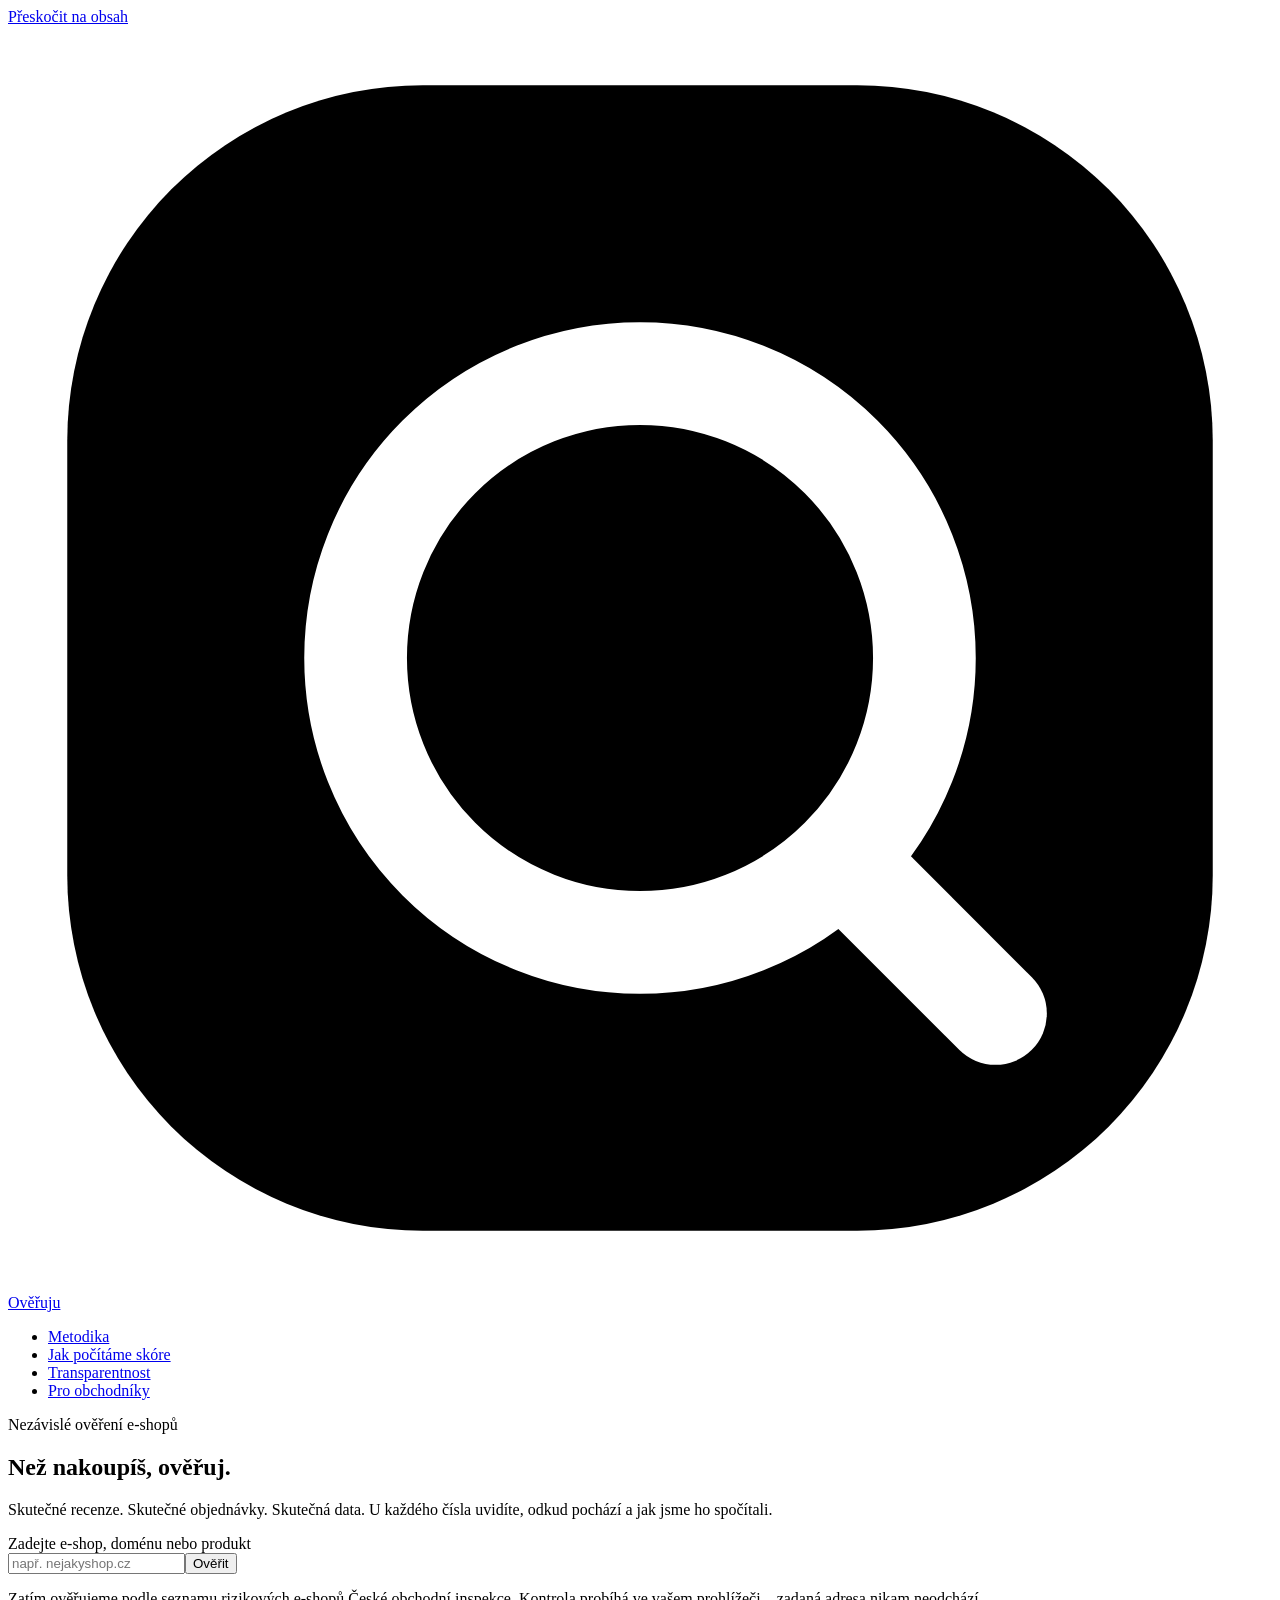
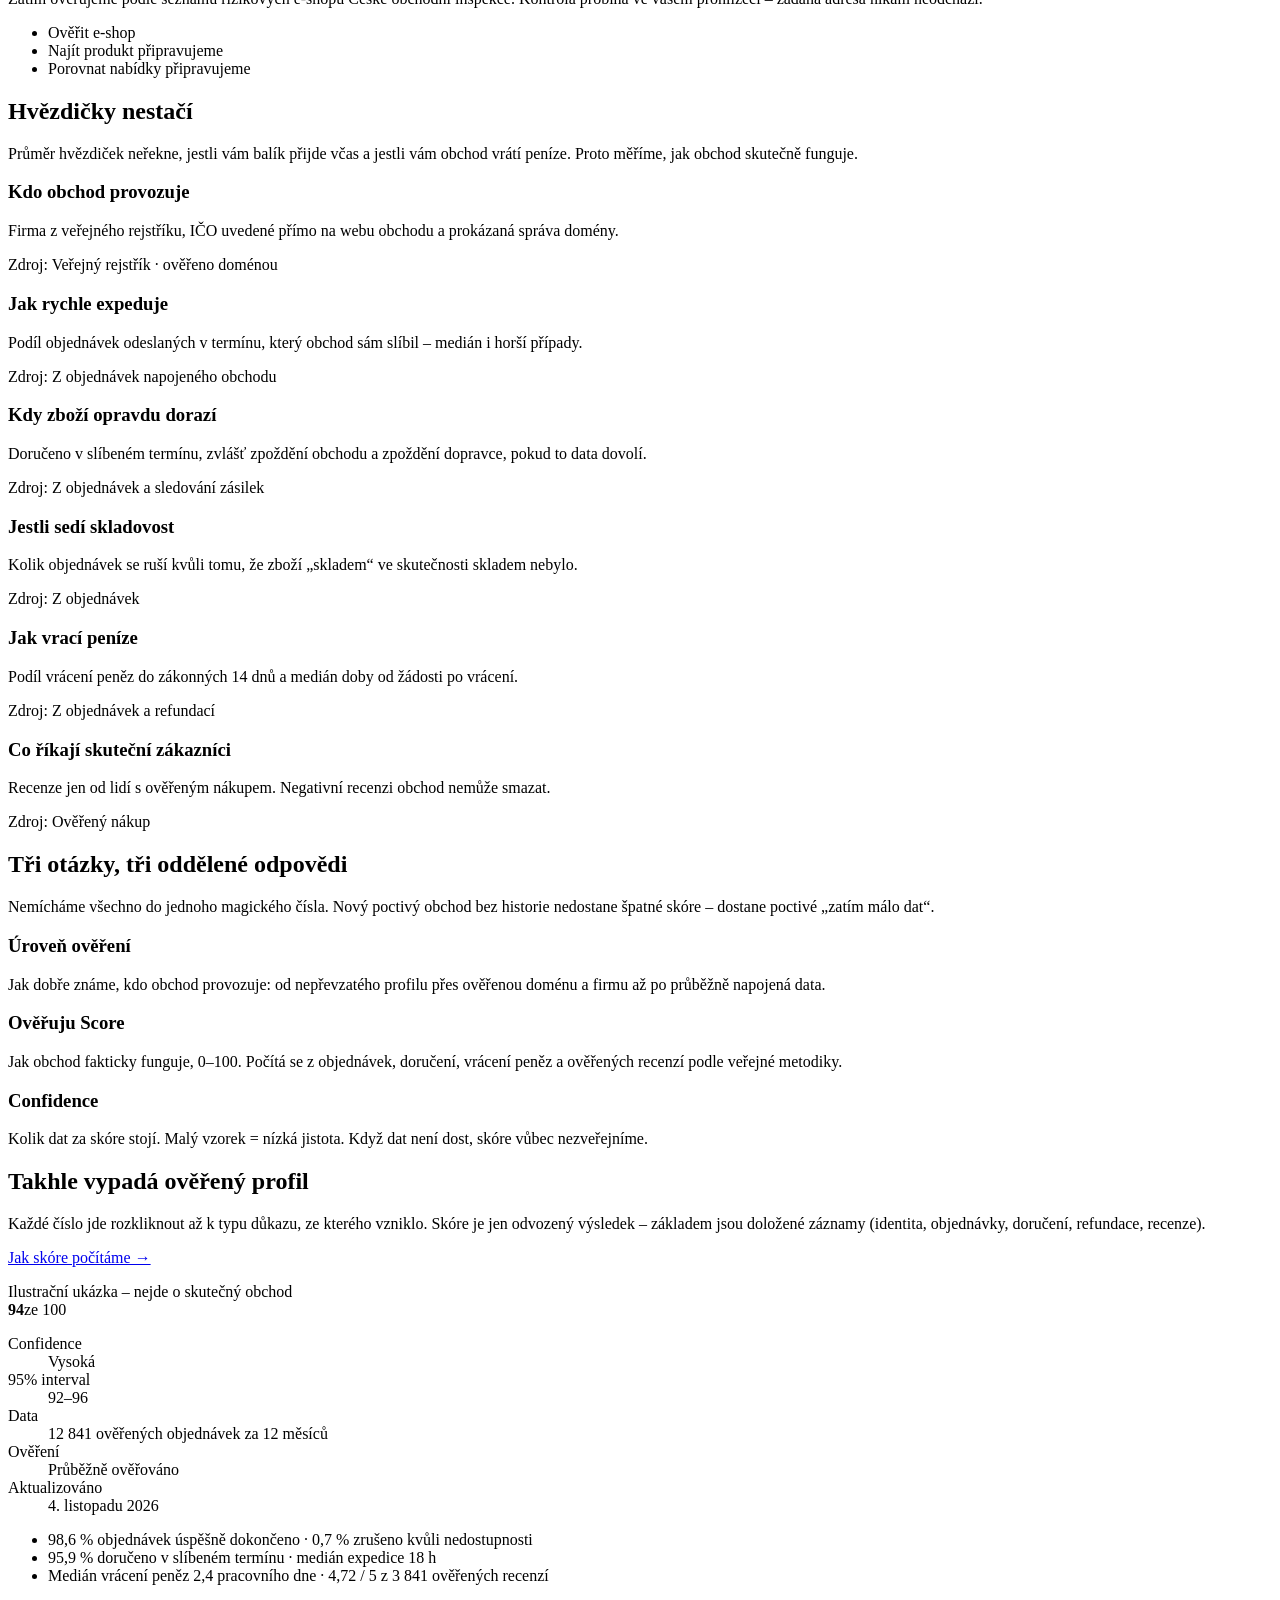
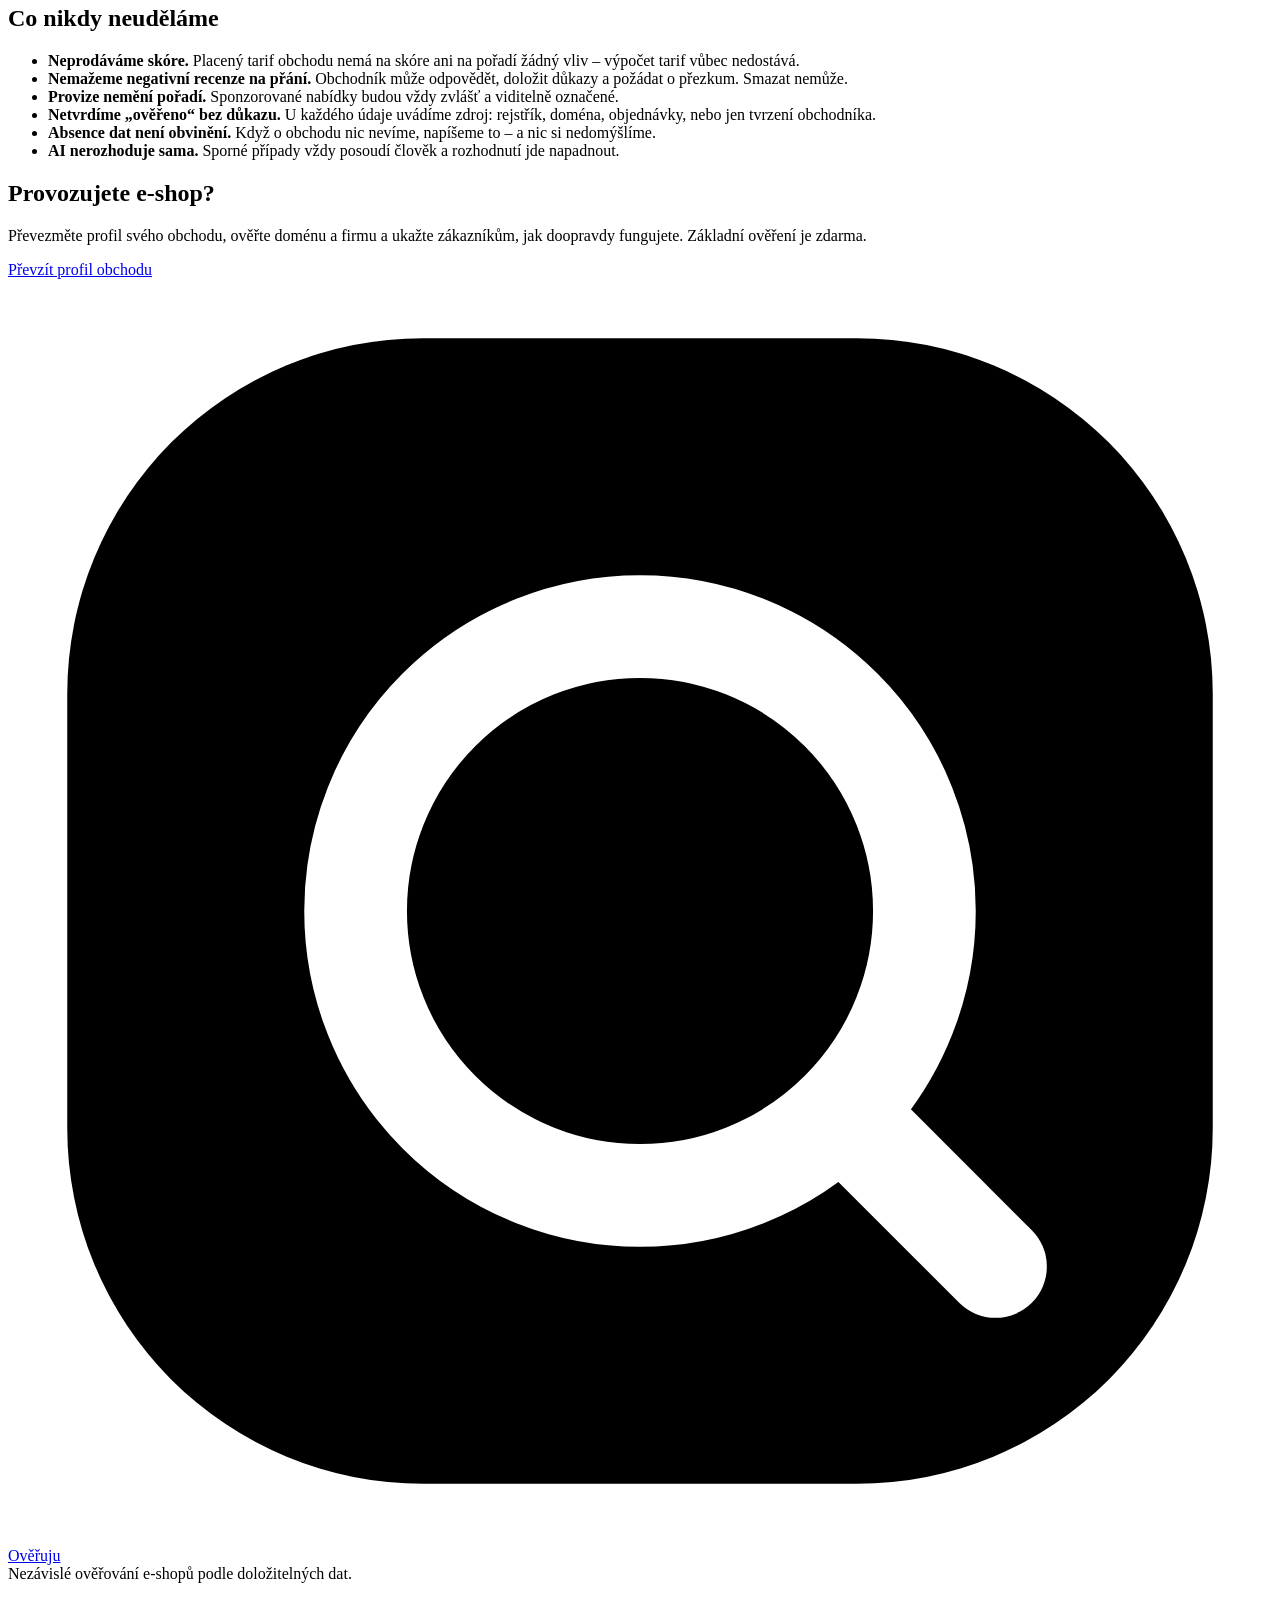
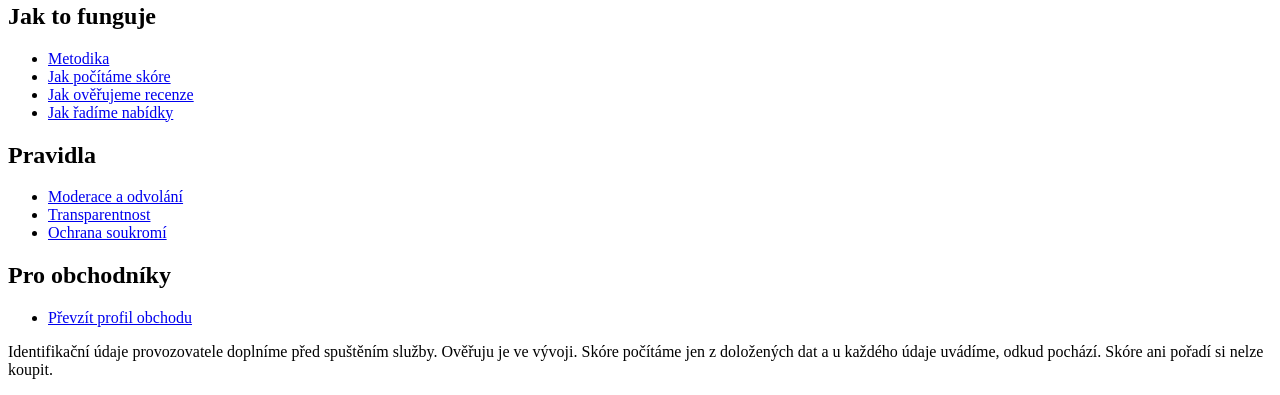
==== index.html @ 3482359e "overuju.cz: statický web (úvod, metodika, kontrola seznamu ČOI) Co-Authored-By: Claude Opus 5.5 <nor" ====
<!doctype html>
<html lang="cs" data-mode="static">
  <head>
    <meta charset="utf-8">
    <meta name="viewport" content="width=device-width, initial-scale=1">
    <meta name="theme-color" content="#f6f5f1">
    <link rel="icon" href="/favicon.svg" type="image/svg+xml">
    <link rel="manifest" href="/manifest.webmanifest">
    <title>Ověřuju – Než nakoupíš, ověřuj.</title>
    <meta name="description" content="Nezávislé ověření e-shopů podle skutečných dat: identita firmy, provozní data z objednávek a ověřené recenze. Každé číslo s původem a metodikou.">
    <meta name="robots" content="index,follow">
    <link rel="canonical" href="https://overuju.cz/">
    <meta property="og:type" content="website">
    <meta property="og:site_name" content="Ověřuju">
    <meta property="og:locale" content="cs_CZ">
    <meta property="og:title" content="Ověřuju – Než nakoupíš, ověřuj.">
    <meta property="og:description" content="Nezávislé ověření e-shopů podle skutečných dat: identita firmy, provozní data z objednávek a ověřené recenze. Každé číslo s původem a metodikou.">
    <meta property="og:url" content="https://overuju.cz/">
    <script type="application/ld+json">{"@context":"https://schema.org","@type":"WebSite","name":"Ověřuju","url":"https://overuju.cz/","inLanguage":"cs-CZ","description":"Nezávislé ověření e-shopů podle skutečných dat: identita firmy, provozní data z objednávek a ověřené recenze. Každé číslo s původem a metodikou."}</script>
    
    <script type="module" src="/assets/entry-client-CRcwxQx1.js"></script>
  </head>
  <body>
    <a class="skip-link" href="#obsah">Přeskočit na obsah</a><header class="site-header"><div class="container"><a class="brand" href="/" aria-label="Ověřuju – úvodní stránka"><svg viewBox="0 0 32 32" aria-hidden="true" focusable="false"><rect x="1.5" y="1.5" width="29" height="29" rx="9" fill="var(--c-ink)"></rect><circle cx="16" cy="16" r="7.2" fill="none" stroke="#fff" stroke-width="2.6"></circle><path d="M21.2 21.2 25 25" stroke="#fff" stroke-width="2.6" stroke-linecap="round"></path></svg><span>Ověřuju</span></a><nav class="site-nav" aria-label="Hlavní navigace"><ul><li><a href="/metodika">Metodika</a></li><li class="nav-optional"><a href="/jak-pocitame-score">Jak počítáme skóre</a></li><li class="nav-optional"><a href="/transparentnost">Transparentnost</a></li><li><a href="/pro-obchodniky">Pro obchodníky</a></li></ul></nav></div></header><main id="obsah"><section class="hero"><div class="container"><span class="hero-eyebrow">Nezávislé ověření e-shopů</span><h1>Než nakoupíš, ověřuj.</h1><p class="hero-lead">Skutečné recenze. Skutečné objednávky. Skutečná data. U každého čísla uvidíte, odkud pochází a jak jsme ho spočítali.</p><form class="search" role="search" data-check-form="" action="/" method="get"><label class="visually-hidden" for="q">Zadejte e-shop, doménu nebo produkt</label><div class="search-row"><input id="q" type="text" inputMode="url" autoComplete="off" autoCapitalize="none" spellCheck="false" required="" maxLength="300" placeholder="např. nejakyshop.cz" aria-describedby="q-hint" name="q" value=""/><button class="button" type="submit">Ověřit</button></div><p class="search-hint" id="q-hint">Zatím ověřujeme podle seznamu rizikových e-shopů České obchodní inspekce. Kontrola probíhá ve vašem prohlížeči – zadaná adresa nikam neodchází.</p><noscript><p class="form-error">Kontrola ve statické verzi webu potřebuje zapnutý JavaScript.</p></noscript><div class="check-result" data-check-result="" aria-live="polite"></div></form><ul class="search-modes" aria-label="Co umíme"><li data-state="active">Ověřit e-shop</li><li data-state="soon">Najít produkt<!-- --> <span class="pill">připravujeme</span></li><li data-state="soon">Porovnat nabídky<!-- --> <span class="pill">připravujeme</span></li></ul></div></section><section class="section" aria-labelledby="hvezdicky"><div class="container"><div class="section-intro"><h2 id="hvezdicky">Hvězdičky nestačí</h2><p>Průměr hvězdiček neřekne, jestli vám balík přijde včas a jestli vám obchod vrátí peníze. Proto měříme, jak obchod skutečně funguje.</p></div><div class="grid"><article class="card"><h3>Kdo obchod provozuje</h3><p>Firma z veřejného rejstříku, IČO uvedené přímo na webu obchodu a prokázaná správa domény.</p><span class="source">Zdroj: <!-- -->Veřejný rejstřík · ověřeno doménou</span></article><article class="card"><h3>Jak rychle expeduje</h3><p>Podíl objednávek odeslaných v termínu, který obchod sám slíbil – medián i horší případy.</p><span class="source">Zdroj: <!-- -->Z objednávek napojeného obchodu</span></article><article class="card"><h3>Kdy zboží opravdu dorazí</h3><p>Doručeno v slíbeném termínu, zvlášť zpoždění obchodu a zpoždění dopravce, pokud to data dovolí.</p><span class="source">Zdroj: <!-- -->Z objednávek a sledování zásilek</span></article><article class="card"><h3>Jestli sedí skladovost</h3><p>Kolik objednávek se ruší kvůli tomu, že zboží „skladem“ ve skutečnosti skladem nebylo.</p><span class="source">Zdroj: <!-- -->Z objednávek</span></article><article class="card"><h3>Jak vrací peníze</h3><p>Podíl vrácení peněz do zákonných 14 dnů a medián doby od žádosti po vrácení.</p><span class="source">Zdroj: <!-- -->Z objednávek a refundací</span></article><article class="card"><h3>Co říkají skuteční zákazníci</h3><p>Recenze jen od lidí s ověřeným nákupem. Negativní recenzi obchod nemůže smazat.</p><span class="source">Zdroj: <!-- -->Ověřený nákup</span></article></div></div></section><section class="section" aria-labelledby="tri-otazky"><div class="container"><div class="section-intro"><h2 id="tri-otazky">Tři otázky, tři oddělené odpovědi</h2><p>Nemícháme všechno do jednoho magického čísla. Nový poctivý obchod bez historie nedostane špatné skóre – dostane poctivé „zatím málo dat“.</p></div><div class="triple"><article class="card"><h3>Úroveň ověření</h3><p>Jak dobře známe, kdo obchod provozuje: od nepřevzatého profilu přes ověřenou doménu a firmu až po průběžně napojená data.</p></article><article class="card"><h3>Ověřuju Score</h3><p>Jak obchod fakticky funguje, 0–100. Počítá se z objednávek, doručení, vrácení peněz a ověřených recenzí podle veřejné metodiky.</p></article><article class="card"><h3>Confidence</h3><p>Kolik dat za skóre stojí. Malý vzorek = nízká jistota. Když dat není dost, skóre vůbec nezveřejníme.</p></article></div></div></section><section class="section" aria-labelledby="ukazka"><div class="container layout-2"><div><h2 id="ukazka">Takhle vypadá ověřený profil</h2><p class="muted">Každé číslo jde rozkliknout až k typu důkazu, ze kterého vzniklo. Skóre je jen odvozený výsledek – základem jsou doložené záznamy (identita, objednávky, doručení, refundace, recenze).</p><p><a href="/jak-pocitame-score">Jak skóre počítáme →</a></p></div><div class="specimen" aria-label="Ilustrační ukázka profilu"><span class="specimen-label">Ilustrační ukázka – nejde o skutečný obchod</span><div class="score" data-band="excellent"><div class="score-value" role="img" aria-label="Ověřuju Score 94 ze 100"><div><strong>94</strong><span>ze 100</span></div></div><div class="score-meta"><dl><dt>Confidence</dt><dd>Vysoká</dd><dt>95% interval</dt><dd class="num">92<!-- -->–<!-- -->96</dd><dt>Data</dt><dd>12 841 ověřených objednávek za 12 měsíců</dd><dt>Ověření</dt><dd>Průběžně ověřováno</dd><dt>Aktualizováno</dt><dd>4. listopadu 2026</dd></dl></div></div><ul class="components" style="margin-top:var(--s-5)"><li class="small">98,6 % objednávek úspěšně dokončeno · 0,7 % zrušeno kvůli nedostupnosti</li><li class="small">95,9 % doručeno v slíbeném termínu · medián expedice 18 h</li><li class="small">Medián vrácení peněz 2,4 pracovního dne · 4,72 / 5 z 3 841 ověřených recenzí</li></ul></div></div></section><section class="section" aria-labelledby="zasady"><div class="container"><div class="section-intro"><h2 id="zasady">Co nikdy neuděláme</h2></div><ul class="principles"><li><strong>Neprodáváme skóre.</strong> Placený tarif obchodu nemá na skóre ani na pořadí žádný vliv – výpočet tarif vůbec nedostává.</li><li><strong>Nemažeme negativní recenze na přání.</strong> Obchodník může odpovědět, doložit důkazy a požádat o přezkum. Smazat nemůže.</li><li><strong>Provize nemění pořadí.</strong> Sponzorované nabídky budou vždy zvlášť a viditelně označené.</li><li><strong>Netvrdíme „ověřeno“ bez důkazu.</strong> U každého údaje uvádíme zdroj: rejstřík, doména, objednávky, nebo jen tvrzení obchodníka.</li><li><strong>Absence dat není obvinění.</strong> Když o obchodu nic nevíme, napíšeme to – a nic si nedomýšlíme.</li><li><strong>AI nerozhoduje sama.</strong> Sporné případy vždy posoudí člověk a rozhodnutí jde napadnout.</li></ul></div></section><section class="section" aria-labelledby="obchodnici"><div class="container"><div class="cta-band"><div><h2 id="obchodnici">Provozujete e-shop?</h2><p>Převezměte profil svého obchodu, ověřte doménu a firmu a ukažte zákazníkům, jak doopravdy fungujete. Základní ověření je zdarma.</p></div><a class="button" href="/pro-obchodniky">Převzít profil obchodu</a></div></div></section></main><footer class="site-footer"><div class="container"><div class="footer-grid"><div><a class="brand" href="/"><svg viewBox="0 0 32 32" aria-hidden="true" focusable="false"><rect x="1.5" y="1.5" width="29" height="29" rx="9" fill="var(--c-ink)"></rect><circle cx="16" cy="16" r="7.2" fill="none" stroke="#fff" stroke-width="2.6"></circle><path d="M21.2 21.2 25 25" stroke="#fff" stroke-width="2.6" stroke-linecap="round"></path></svg><span>Ověřuju</span></a><p class="small" style="margin-top:var(--s-3)">Nezávislé ověřování e-shopů podle doložitelných dat.</p></div><div><h2>Jak to funguje</h2><ul><li><a href="/metodika">Metodika</a></li><li><a href="/jak-pocitame-score">Jak počítáme skóre</a></li><li><a href="/jak-overujeme-recenze">Jak ověřujeme recenze</a></li><li><a href="/jak-radime-nabidky">Jak řadíme nabídky</a></li></ul></div><div><h2>Pravidla</h2><ul><li><a href="/moderace">Moderace a odvolání</a></li><li><a href="/transparentnost">Transparentnost</a></li><li><a href="/ochrana-soukromi">Ochrana soukromí</a></li></ul></div><div><h2>Pro obchodníky</h2><ul><li><a href="/pro-obchodniky">Převzít profil obchodu</a></li></ul></div></div><p class="footer-note">Identifikační údaje provozovatele doplníme před spuštěním služby. <!-- -->Ověřuju je ve vývoji. Skóre počítáme jen z doložených dat a u každého údaje uvádíme, odkud pochází. Skóre ani pořadí si nelze koupit.</p></div></footer>
  </body>
</html>
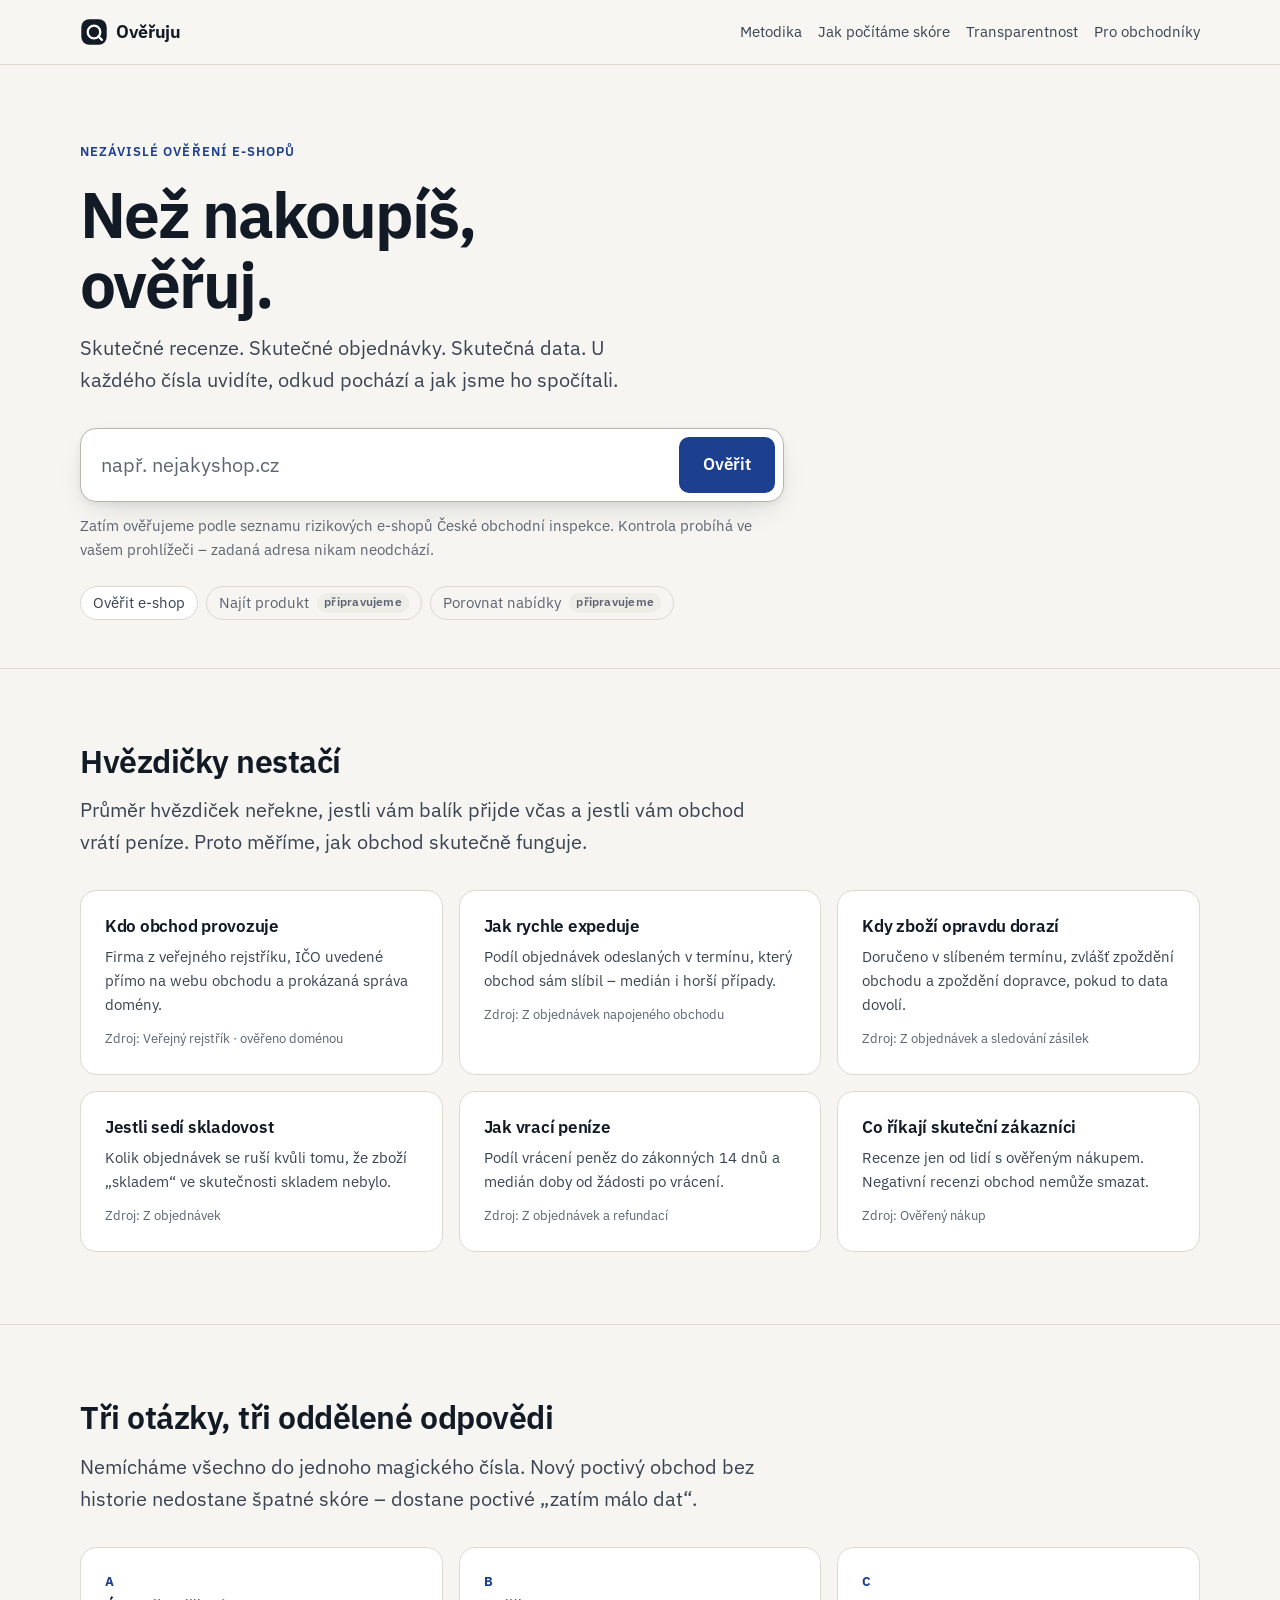
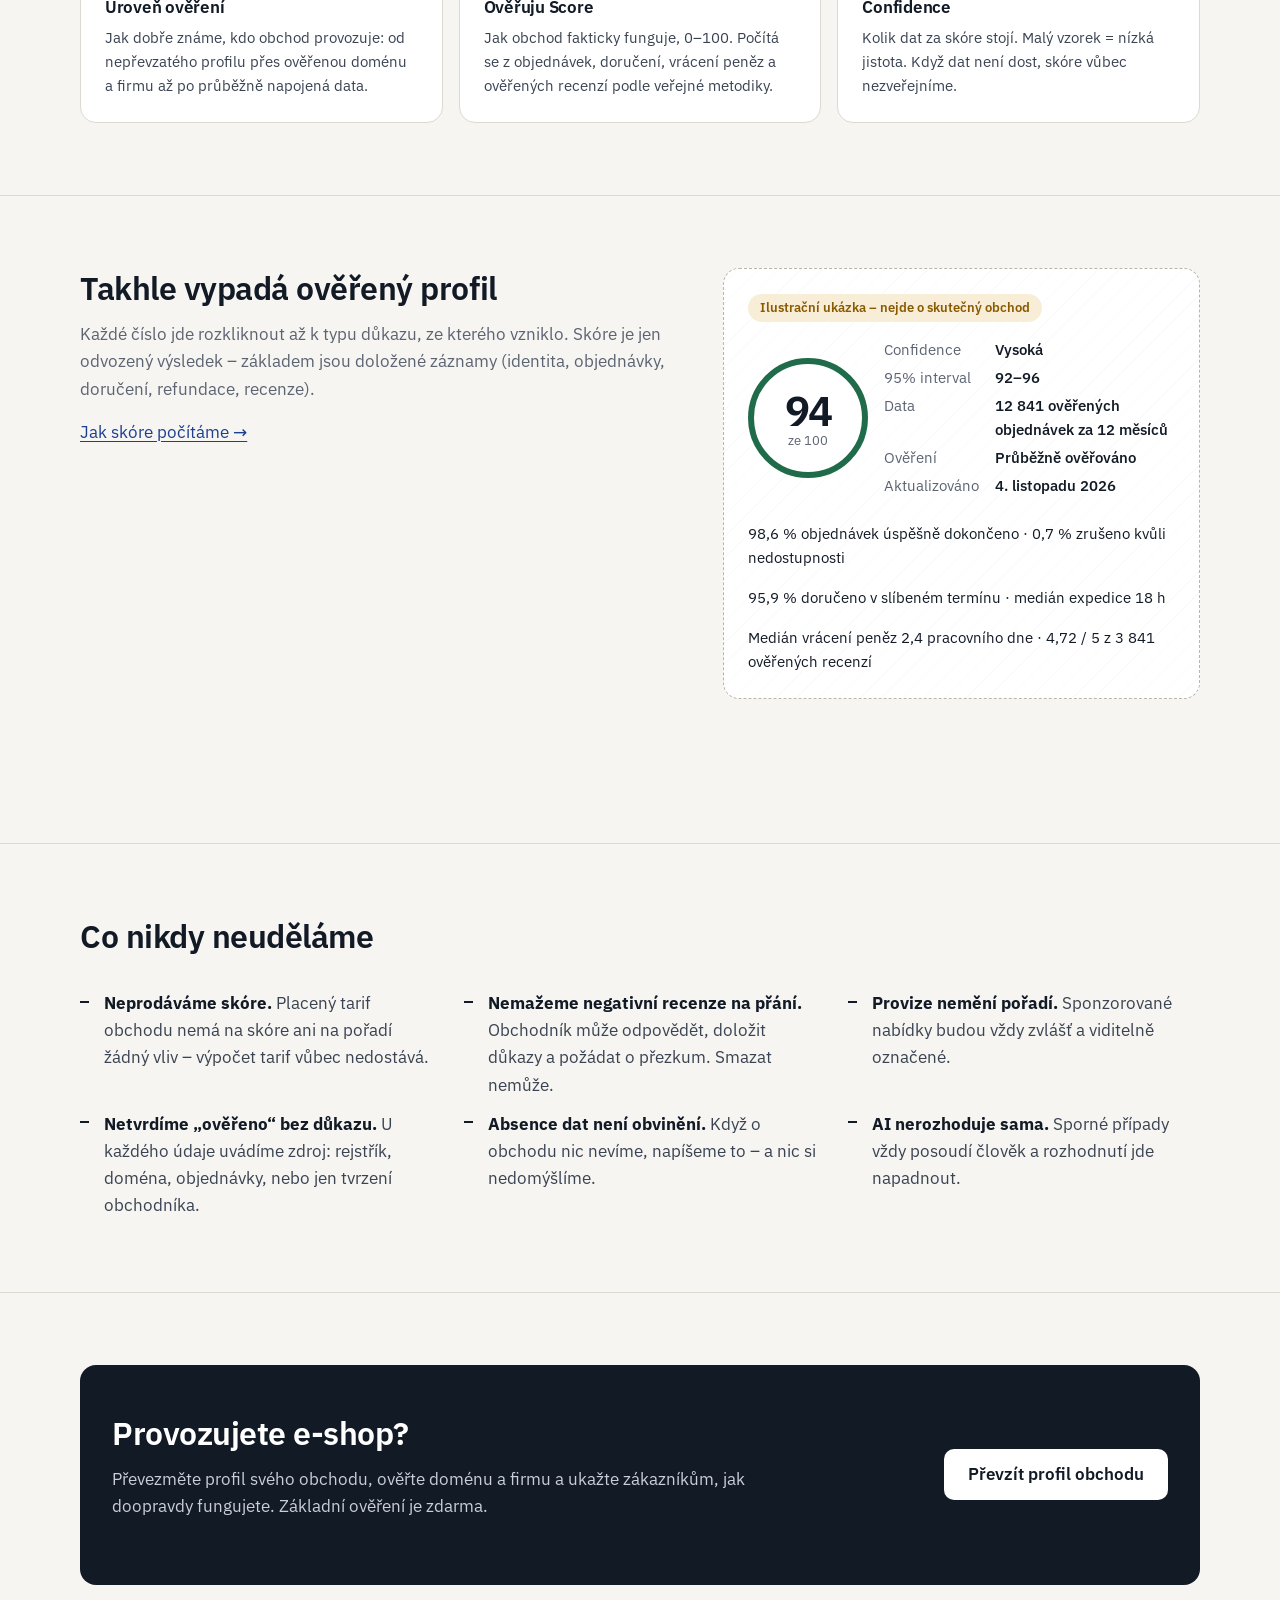
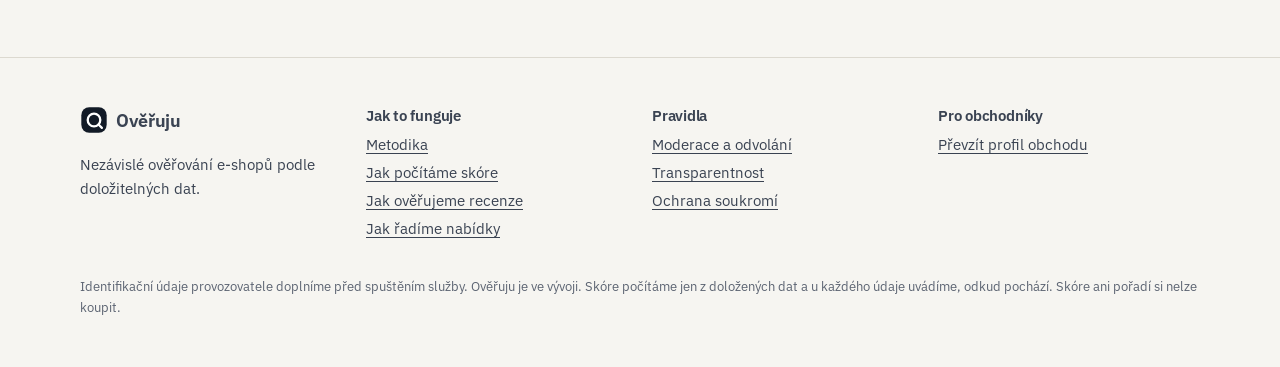
==== commit 5e5bb011: "Oprava: styly webu se načítají (CSS propojené ve všech stránkách) Co-Authored-By: Claude Opus 5.5 <n" ====
--- a/index.html
+++ b/index.html
@@ -17,8 +17,8 @@
     <meta property="og:description" content="Nezávislé ověření e-shopů podle skutečných dat: identita firmy, provozní data z objednávek a ověřené recenze. Každé číslo s původem a metodikou.">
     <meta property="og:url" content="https://overuju.cz/">
     <script type="application/ld+json">{"@context":"https://schema.org","@type":"WebSite","name":"Ověřuju","url":"https://overuju.cz/","inLanguage":"cs-CZ","description":"Nezávislé ověření e-shopů podle skutečných dat: identita firmy, provozní data z objednávek a ověřené recenze. Každé číslo s původem a metodikou."}</script>
-    
-    <script type="module" src="/assets/entry-client-CRcwxQx1.js"></script>
+    <link rel="stylesheet" href="/assets/entry-client-DHmPN0fD.css">
+    <script type="module" src="/assets/entry-client-VfSSXDyx.js"></script>
   </head>
   <body>
     <a class="skip-link" href="#obsah">Přeskočit na obsah</a><header class="site-header"><div class="container"><a class="brand" href="/" aria-label="Ověřuju – úvodní stránka"><svg viewBox="0 0 32 32" aria-hidden="true" focusable="false"><rect x="1.5" y="1.5" width="29" height="29" rx="9" fill="var(--c-ink)"></rect><circle cx="16" cy="16" r="7.2" fill="none" stroke="#fff" stroke-width="2.6"></circle><path d="M21.2 21.2 25 25" stroke="#fff" stroke-width="2.6" stroke-linecap="round"></path></svg><span>Ověřuju</span></a><nav class="site-nav" aria-label="Hlavní navigace"><ul><li><a href="/metodika">Metodika</a></li><li class="nav-optional"><a href="/jak-pocitame-score">Jak počítáme skóre</a></li><li class="nav-optional"><a href="/transparentnost">Transparentnost</a></li><li><a href="/pro-obchodniky">Pro obchodníky</a></li></ul></nav></div></header><main id="obsah"><section class="hero"><div class="container"><span class="hero-eyebrow">Nezávislé ověření e-shopů</span><h1>Než nakoupíš, ověřuj.</h1><p class="hero-lead">Skutečné recenze. Skutečné objednávky. Skutečná data. U každého čísla uvidíte, odkud pochází a jak jsme ho spočítali.</p><form class="search" role="search" data-check-form="" action="/" method="get"><label class="visually-hidden" for="q">Zadejte e-shop, doménu nebo produkt</label><div class="search-row"><input id="q" type="text" inputMode="url" autoComplete="off" autoCapitalize="none" spellCheck="false" required="" maxLength="300" placeholder="např. nejakyshop.cz" aria-describedby="q-hint" name="q" value=""/><button class="button" type="submit">Ověřit</button></div><p class="search-hint" id="q-hint">Zatím ověřujeme podle seznamu rizikových e-shopů České obchodní inspekce. Kontrola probíhá ve vašem prohlížeči – zadaná adresa nikam neodchází.</p><noscript><p class="form-error">Kontrola ve statické verzi webu potřebuje zapnutý JavaScript.</p></noscript><div class="check-result" data-check-result="" aria-live="polite"></div></form><ul class="search-modes" aria-label="Co umíme"><li data-state="active">Ověřit e-shop</li><li data-state="soon">Najít produkt<!-- --> <span class="pill">připravujeme</span></li><li data-state="soon">Porovnat nabídky<!-- --> <span class="pill">připravujeme</span></li></ul></div></section><section class="section" aria-labelledby="hvezdicky"><div class="container"><div class="section-intro"><h2 id="hvezdicky">Hvězdičky nestačí</h2><p>Průměr hvězdiček neřekne, jestli vám balík přijde včas a jestli vám obchod vrátí peníze. Proto měříme, jak obchod skutečně funguje.</p></div><div class="grid"><article class="card"><h3>Kdo obchod provozuje</h3><p>Firma z veřejného rejstříku, IČO uvedené přímo na webu obchodu a prokázaná správa domény.</p><span class="source">Zdroj: <!-- -->Veřejný rejstřík · ověřeno doménou</span></article><article class="card"><h3>Jak rychle expeduje</h3><p>Podíl objednávek odeslaných v termínu, který obchod sám slíbil – medián i horší případy.</p><span class="source">Zdroj: <!-- -->Z objednávek napojeného obchodu</span></article><article class="card"><h3>Kdy zboží opravdu dorazí</h3><p>Doručeno v slíbeném termínu, zvlášť zpoždění obchodu a zpoždění dopravce, pokud to data dovolí.</p><span class="source">Zdroj: <!-- -->Z objednávek a sledování zásilek</span></article><article class="card"><h3>Jestli sedí skladovost</h3><p>Kolik objednávek se ruší kvůli tomu, že zboží „skladem“ ve skutečnosti skladem nebylo.</p><span class="source">Zdroj: <!-- -->Z objednávek</span></article><article class="card"><h3>Jak vrací peníze</h3><p>Podíl vrácení peněz do zákonných 14 dnů a medián doby od žádosti po vrácení.</p><span class="source">Zdroj: <!-- -->Z objednávek a refundací</span></article><article class="card"><h3>Co říkají skuteční zákazníci</h3><p>Recenze jen od lidí s ověřeným nákupem. Negativní recenzi obchod nemůže smazat.</p><span class="source">Zdroj: <!-- -->Ověřený nákup</span></article></div></div></section><section class="section" aria-labelledby="tri-otazky"><div class="container"><div class="section-intro"><h2 id="tri-otazky">Tři otázky, tři oddělené odpovědi</h2><p>Nemícháme všechno do jednoho magického čísla. Nový poctivý obchod bez historie nedostane špatné skóre – dostane poctivé „zatím málo dat“.</p></div><div class="triple"><article class="card"><h3>Úroveň ověření</h3><p>Jak dobře známe, kdo obchod provozuje: od nepřevzatého profilu přes ověřenou doménu a firmu až po průběžně napojená data.</p></article><article class="card"><h3>Ověřuju Score</h3><p>Jak obchod fakticky funguje, 0–100. Počítá se z objednávek, doručení, vrácení peněz a ověřených recenzí podle veřejné metodiky.</p></article><article class="card"><h3>Confidence</h3><p>Kolik dat za skóre stojí. Malý vzorek = nízká jistota. Když dat není dost, skóre vůbec nezveřejníme.</p></article></div></div></section><section class="section" aria-labelledby="ukazka"><div class="container layout-2"><div><h2 id="ukazka">Takhle vypadá ověřený profil</h2><p class="muted">Každé číslo jde rozkliknout až k typu důkazu, ze kterého vzniklo. Skóre je jen odvozený výsledek – základem jsou doložené záznamy (identita, objednávky, doručení, refundace, recenze).</p><p><a href="/jak-pocitame-score">Jak skóre počítáme →</a></p></div><div class="specimen" aria-label="Ilustrační ukázka profilu"><span class="specimen-label">Ilustrační ukázka – nejde o skutečný obchod</span><div class="score" data-band="excellent"><div class="score-value" role="img" aria-label="Ověřuju Score 94 ze 100"><div><strong>94</strong><span>ze 100</span></div></div><div class="score-meta"><dl><dt>Confidence</dt><dd>Vysoká</dd><dt>95% interval</dt><dd class="num">92<!-- -->–<!-- -->96</dd><dt>Data</dt><dd>12 841 ověřených objednávek za 12 měsíců</dd><dt>Ověření</dt><dd>Průběžně ověřováno</dd><dt>Aktualizováno</dt><dd>4. listopadu 2026</dd></dl></div></div><ul class="components" style="margin-top:var(--s-5)"><li class="small">98,6 % objednávek úspěšně dokončeno · 0,7 % zrušeno kvůli nedostupnosti</li><li class="small">95,9 % doručeno v slíbeném termínu · medián expedice 18 h</li><li class="small">Medián vrácení peněz 2,4 pracovního dne · 4,72 / 5 z 3 841 ověřených recenzí</li></ul></div></div></section><section class="section" aria-labelledby="zasady"><div class="container"><div class="section-intro"><h2 id="zasady">Co nikdy neuděláme</h2></div><ul class="principles"><li><strong>Neprodáváme skóre.</strong> Placený tarif obchodu nemá na skóre ani na pořadí žádný vliv – výpočet tarif vůbec nedostává.</li><li><strong>Nemažeme negativní recenze na přání.</strong> Obchodník může odpovědět, doložit důkazy a požádat o přezkum. Smazat nemůže.</li><li><strong>Provize nemění pořadí.</strong> Sponzorované nabídky budou vždy zvlášť a viditelně označené.</li><li><strong>Netvrdíme „ověřeno“ bez důkazu.</strong> U každého údaje uvádíme zdroj: rejstřík, doména, objednávky, nebo jen tvrzení obchodníka.</li><li><strong>Absence dat není obvinění.</strong> Když o obchodu nic nevíme, napíšeme to – a nic si nedomýšlíme.</li><li><strong>AI nerozhoduje sama.</strong> Sporné případy vždy posoudí člověk a rozhodnutí jde napadnout.</li></ul></div></section><section class="section" aria-labelledby="obchodnici"><div class="container"><div class="cta-band"><div><h2 id="obchodnici">Provozujete e-shop?</h2><p>Převezměte profil svého obchodu, ověřte doménu a firmu a ukažte zákazníkům, jak doopravdy fungujete. Základní ověření je zdarma.</p></div><a class="button" href="/pro-obchodniky">Převzít profil obchodu</a></div></div></section></main><footer class="site-footer"><div class="container"><div class="footer-grid"><div><a class="brand" href="/"><svg viewBox="0 0 32 32" aria-hidden="true" focusable="false"><rect x="1.5" y="1.5" width="29" height="29" rx="9" fill="var(--c-ink)"></rect><circle cx="16" cy="16" r="7.2" fill="none" stroke="#fff" stroke-width="2.6"></circle><path d="M21.2 21.2 25 25" stroke="#fff" stroke-width="2.6" stroke-linecap="round"></path></svg><span>Ověřuju</span></a><p class="small" style="margin-top:var(--s-3)">Nezávislé ověřování e-shopů podle doložitelných dat.</p></div><div><h2>Jak to funguje</h2><ul><li><a href="/metodika">Metodika</a></li><li><a href="/jak-pocitame-score">Jak počítáme skóre</a></li><li><a href="/jak-overujeme-recenze">Jak ověřujeme recenze</a></li><li><a href="/jak-radime-nabidky">Jak řadíme nabídky</a></li></ul></div><div><h2>Pravidla</h2><ul><li><a href="/moderace">Moderace a odvolání</a></li><li><a href="/transparentnost">Transparentnost</a></li><li><a href="/ochrana-soukromi">Ochrana soukromí</a></li></ul></div><div><h2>Pro obchodníky</h2><ul><li><a href="/pro-obchodniky">Převzít profil obchodu</a></li></ul></div></div><p class="footer-note">Identifikační údaje provozovatele doplníme před spuštěním služby. <!-- -->Ověřuju je ve vývoji. Skóre počítáme jen z doložených dat a u každého údaje uvádíme, odkud pochází. Skóre ani pořadí si nelze koupit.</p></div></footer>
--- a/assets/entry-client-DHmPN0fD.css
+++ b/assets/entry-client-DHmPN0fD.css
@@ -0,0 +1 @@
+@font-face{font-family:IBM Plex Sans Variable;font-style:normal;font-display:swap;font-weight:100 700;src:url(/assets/ibm-plex-sans-cyrillic-ext-wght-normal-d45eAU9y.woff2)format("woff2-variations");unicode-range:U+460-52F,U+1C80-1C8A,U+20B4,U+2DE0-2DFF,U+A640-A69F,U+FE2E-FE2F}@font-face{font-family:IBM Plex Sans Variable;font-style:normal;font-display:swap;font-weight:100 700;src:url(/assets/ibm-plex-sans-cyrillic-wght-normal-BAAhND-U.woff2)format("woff2-variations");unicode-range:U+301,U+400-45F,U+490-491,U+4B0-4B1,U+2116}@font-face{font-family:IBM Plex Sans Variable;font-style:normal;font-display:swap;font-weight:100 700;src:url(/assets/ibm-plex-sans-greek-wght-normal-CmyJS8uq.woff2)format("woff2-variations");unicode-range:U+370-377,U+37A-37F,U+384-38A,U+38C,U+38E-3A1,U+3A3-3FF}@font-face{font-family:IBM Plex Sans Variable;font-style:normal;font-display:swap;font-weight:100 700;src:url(/assets/ibm-plex-sans-vietnamese-wght-normal-Dg1JeJN0.woff2)format("woff2-variations");unicode-range:U+102-103,U+110-111,U+128-129,U+168-169,U+1A0-1A1,U+1AF-1B0,U+300-301,U+303-304,U+308-309,U+323,U+329,U+1EA0-1EF9,U+20AB}@font-face{font-family:IBM Plex Sans Variable;font-style:normal;font-display:swap;font-weight:100 700;src:url(/assets/ibm-plex-sans-latin-ext-wght-normal-CIII54If.woff2)format("woff2-variations");unicode-range:U+100-2BA,U+2BD-2C5,U+2C7-2CC,U+2CE-2D7,U+2DD-2FF,U+304,U+308,U+329,U+1D00-1DBF,U+1E00-1E9F,U+1EF2-1EFF,U+2020,U+20A0-20AB,U+20AD-20C0,U+2113,U+2C60-2C7F,U+A720-A7FF}@font-face{font-family:IBM Plex Sans Variable;font-style:normal;font-display:swap;font-weight:100 700;src:url(/assets/ibm-plex-sans-latin-wght-normal-IvpUvPa2.woff2)format("woff2-variations");unicode-range:U+??,U+131,U+152-153,U+2BB-2BC,U+2C6,U+2DA,U+2DC,U+304,U+308,U+329,U+2000-206F,U+20AC,U+2122,U+2191,U+2193,U+2212,U+2215,U+FEFF,U+FFFD}:root{--c-paper:#f6f5f1;--c-surface:#fff;--c-surface-sunken:#efede7;--c-line:#dcd9d0;--c-line-strong:#b9b5a9;--c-ink:#121a26;--c-ink-2:#3a4352;--c-muted:#5c6472;--c-brand:#1d3f8f;--c-brand-ink:#fff;--c-brand-soft:#e7ecf7;--c-focus:#2357d6;--c-good:#1f6b4a;--c-good-soft:#e5f1ea;--c-fair:#8a5a00;--c-fair-soft:#f8eed8;--c-bad:#a3271c;--c-bad-soft:#f9e7e4;--c-info-soft:#eceff4;--font-sans:"IBM Plex Sans Variable", "IBM Plex Sans", system-ui, -apple-system, "Segoe UI", Roboto, sans-serif;--fs-xs:.8125rem;--fs-sm:.9375rem;--fs-md:1.0625rem;--fs-lg:1.25rem;--fs-xl:clamp(1.5rem, 1.2rem + 1.2vw, 2rem);--fs-2xl:clamp(2.25rem, 1.6rem + 3vw, 4rem);--lh-tight:1.1;--lh-snug:1.3;--lh-body:1.6;--s-1:.25rem;--s-2:.5rem;--s-3:.75rem;--s-4:1rem;--s-5:1.5rem;--s-6:2rem;--s-7:3rem;--s-8:4.5rem;--s-9:6.5rem;--radius-sm:6px;--radius-md:10px;--radius-lg:16px;--shadow-1:0 1px 2px #121a260f, 0 1px 1px #121a260a;--shadow-2:0 12px 32px -12px #121a262e, 0 2px 6px #121a260f;--content:70rem;--prose:42rem;--gutter:1rem}@media (min-width:48rem){:root{--gutter:2rem}}*,:before,:after{box-sizing:border-box}html{-webkit-text-size-adjust:100%;-moz-text-size-adjust:100%;text-size-adjust:100%}body{background:var(--c-paper);color:var(--c-ink);font-family:var(--font-sans);font-size:var(--fs-md);line-height:var(--lh-body);font-feature-settings:"tnum" 0;-webkit-font-smoothing:antialiased;margin:0;overflow-x:hidden}img,svg{max-width:100%;display:block}a{color:var(--c-brand);text-underline-offset:.18em;text-decoration-thickness:1px}a:hover{text-decoration-thickness:2px}:focus-visible{outline:3px solid var(--c-focus);outline-offset:2px;border-radius:4px}h1,h2,h3{line-height:var(--lh-snug);letter-spacing:-.015em;margin:0 0 var(--s-3);font-weight:620}h1{font-size:var(--fs-2xl);line-height:var(--lh-tight);letter-spacing:-.03em;font-weight:650}h2{font-size:var(--fs-xl)}h3{font-size:var(--fs-lg)}p{margin:0 0 var(--s-4)}.num{font-variant-numeric:tabular-nums}.visually-hidden{clip:rect(0 0 0 0);white-space:nowrap;border:0;width:1px;height:1px;margin:-1px;padding:0;overflow:hidden;position:absolute!important}.skip-link{left:var(--s-4);padding:var(--s-2) var(--s-4);background:var(--c-ink);color:#fff;border-radius:var(--radius-sm);z-index:10;position:absolute;top:-3rem}.skip-link:focus{top:var(--s-3)}.container{width:100%;max-width:calc(var(--content) + 2 * var(--gutter));padding:0 var(--gutter);margin:0 auto}.site-header{border-bottom:1px solid var(--c-line);background:color-mix(in srgb, var(--c-paper) 92%, white)}.site-header .container{justify-content:space-between;align-items:center;gap:var(--s-4);min-height:4rem;display:flex}.brand{align-items:center;gap:var(--s-2);color:var(--c-ink);letter-spacing:-.02em;font-size:1.15rem;font-weight:650;text-decoration:none;display:inline-flex}.brand svg{width:1.75rem;height:1.75rem}.site-nav ul{gap:var(--s-1) var(--s-4);flex-wrap:wrap;justify-content:flex-end;margin:0;padding:0;list-style:none;display:flex}.site-nav a{color:var(--c-ink-2);font-size:var(--fs-sm);padding:var(--s-2) 0;text-decoration:none;display:inline-block}.site-nav a:hover,.site-nav a[aria-current=page]{color:var(--c-ink);text-decoration:underline}@media (max-width:40rem){.site-nav .nav-optional{display:none}}.hero{padding:var(--s-8) 0 var(--s-7)}.hero-eyebrow{font-size:var(--fs-xs);letter-spacing:.08em;text-transform:uppercase;color:var(--c-brand);margin-bottom:var(--s-4);font-weight:600;display:inline-block}.hero h1{max-width:14ch}.hero-lead{font-size:var(--fs-lg);color:var(--c-ink-2);max-width:36rem;margin-bottom:var(--s-6)}.search{max-width:44rem}.search-row{gap:var(--s-2);padding:var(--s-2);background:var(--c-surface);border:1px solid var(--c-line-strong);border-radius:var(--radius-lg);box-shadow:var(--shadow-2);display:flex}.search-row:focus-within{border-color:var(--c-focus);box-shadow:0 0 0 3px color-mix(in srgb, var(--c-focus) 25%, transparent), var(--shadow-2)}.search input{min-width:0;font:inherit;font-size:var(--fs-lg);padding:var(--s-3) var(--s-3);color:var(--c-ink);background:0 0;border:0;flex:1}.search input::placeholder{color:var(--c-muted)}.search input:focus{outline:none}.button{justify-content:center;align-items:center;gap:var(--s-2);border-radius:var(--radius-md);background:var(--c-brand);color:var(--c-brand-ink);font:inherit;padding:var(--s-3) var(--s-5);cursor:pointer;white-space:nowrap;border:0;font-weight:600;text-decoration:none;display:inline-flex}.button:hover{background:color-mix(in srgb, var(--c-brand) 88%, black)}.button-secondary{background:var(--c-surface);color:var(--c-ink);border:1px solid var(--c-line-strong)}.button-secondary:hover{background:var(--c-surface-sunken)}.search-hint{margin-top:var(--s-3);font-size:var(--fs-sm);color:var(--c-muted)}.search-modes{gap:var(--s-2);margin:var(--s-5) 0 0;flex-wrap:wrap;padding:0;list-style:none;display:flex}.search-modes li{align-items:center;gap:var(--s-2);font-size:var(--fs-sm);padding:var(--s-1) var(--s-3);border:1px solid var(--c-line);background:var(--c-surface);color:var(--c-ink-2);border-radius:999px;display:inline-flex}.search-modes li[data-state=soon]{color:var(--c-muted);background:0 0}.pill{letter-spacing:.02em;background:var(--c-surface-sunken);color:var(--c-muted);border-radius:999px;padding:.05rem .45rem;font-size:.72rem;font-weight:600}.form-error{margin-top:var(--s-3);padding:var(--s-3) var(--s-4);border-radius:var(--radius-md);background:var(--c-bad-soft);color:var(--c-bad);font-size:var(--fs-sm)}.section{padding:var(--s-8) 0;border-top:1px solid var(--c-line)}.section-intro{max-width:44rem;margin-bottom:var(--s-6)}.section-intro p{color:var(--c-ink-2);font-size:var(--fs-lg)}.grid{gap:var(--s-4);grid-template-columns:repeat(auto-fit,minmax(min(100%,17rem),1fr));display:grid}.card{background:var(--c-surface);border:1px solid var(--c-line);border-radius:var(--radius-lg);padding:var(--s-5)}.card h3{font-size:var(--fs-md);margin-bottom:var(--s-2)}.card p{color:var(--c-ink-2);font-size:var(--fs-sm);margin:0}.card .source{margin-top:var(--s-3);font-size:var(--fs-xs);color:var(--c-muted);display:block}.triple{gap:var(--s-4);counter-reset:triple;grid-template-columns:repeat(auto-fit,minmax(min(100%,19rem),1fr));display:grid}.triple .card{padding-top:var(--s-7);position:relative}.triple .card:before{counter-increment:triple;content:counter(triple, upper-alpha);top:var(--s-5);left:var(--s-5);font-size:var(--fs-xs);color:var(--c-brand);letter-spacing:.08em;font-weight:700;position:absolute}.principles{gap:var(--s-3) var(--s-6);grid-template-columns:repeat(auto-fit,minmax(min(100%,22rem),1fr));margin:0;padding:0;list-style:none;display:grid}.principles li{padding-left:var(--s-5);color:var(--c-ink-2);position:relative}.principles li:before{content:"";background:var(--c-ink);width:.55rem;height:2px;position:absolute;top:.62em;left:0}.principles strong{color:var(--c-ink)}.cta-band{background:var(--c-ink);color:#f3f4f6;border-radius:var(--radius-lg);padding:var(--s-7) var(--s-6);gap:var(--s-5);align-items:center;display:grid}.cta-band h2{color:#fff}.cta-band p{color:#c9ced8;max-width:40rem}.cta-band .button{color:var(--c-ink);background:#fff;justify-self:start}@media (min-width:52rem){.cta-band{grid-template-columns:1fr auto}}.specimen{border:1px dashed var(--c-line-strong);border-radius:var(--radius-lg);padding:var(--s-5);background:repeating-linear-gradient(-45deg, transparent 0 14px, #121a2605 14px 15px), var(--c-surface);position:relative}.specimen-label{margin-bottom:var(--s-4);font-size:var(--fs-xs);padding:var(--s-1) var(--s-3);background:var(--c-fair-soft);color:var(--c-fair);border-radius:999px;font-weight:600;display:inline-block}.score{gap:var(--s-4);grid-template-columns:auto 1fr;align-items:center;display:grid}.score-value{border:6px solid var(--band,var(--c-line-strong));background:var(--c-surface);text-align:center;border-radius:50%;place-items:center;width:7.5rem;height:7.5rem;line-height:1;display:grid}.score-value strong{font-variant-numeric:tabular-nums;letter-spacing:-.03em;font-size:2.6rem;font-weight:650}.score-value span{font-size:var(--fs-xs);color:var(--c-muted);margin-top:.15rem;display:block}.score[data-band=excellent]{--band:var(--c-good)}.score[data-band=good]{--band:#4c8a6c}.score[data-band=fair]{--band:var(--c-fair)}.score[data-band=poor]{--band:var(--c-bad)}.score-meta dl{gap:var(--s-1) var(--s-4);font-size:var(--fs-sm);grid-template-columns:max-content 1fr;margin:0;display:grid}.score-meta dt{color:var(--c-muted)}.score-meta dd{margin:0;font-weight:550}.score-empty{gap:var(--s-2);padding:var(--s-5);border-radius:var(--radius-md);background:var(--c-info-soft);display:grid}.score-empty strong{font-size:var(--fs-lg)}.profile-head{padding:var(--s-7) 0 var(--s-6);gap:var(--s-6);display:grid}@media (min-width:60rem){.profile-head{grid-template-columns:1.3fr 1fr;align-items:start}}.profile-domain{font-size:var(--fs-sm);color:var(--c-muted);margin-bottom:var(--s-2);word-break:break-all}.badges{gap:var(--s-2);margin:var(--s-4) 0;flex-wrap:wrap;padding:0;list-style:none;display:flex}.badge{align-items:center;gap:var(--s-2);font-size:var(--fs-xs);padding:var(--s-1) var(--s-3);border:1px solid var(--c-line);background:var(--c-surface);color:var(--c-ink-2);border-radius:999px;font-weight:600;display:inline-flex}.badge[data-tone=good]{background:var(--c-good-soft);color:var(--c-good);border-color:#0000}.badge[data-tone=neutral]{background:var(--c-surface-sunken)}.panel{background:var(--c-surface);border:1px solid var(--c-line);border-radius:var(--radius-lg);padding:var(--s-5)}.panel+.panel{margin-top:var(--s-4)}.panel h2{font-size:var(--fs-lg)}.warning{gap:var(--s-2);padding:var(--s-4) var(--s-5);border-radius:var(--radius-md);border:1px solid color-mix(in srgb, var(--c-bad) 35%, transparent);background:var(--c-bad-soft);color:#4d140e;margin-bottom:var(--s-5);display:grid}.warning strong{color:var(--c-bad)}.facts{margin:0;padding:0;list-style:none}.facts li{gap:var(--s-1) var(--s-4);padding:var(--s-3) 0;border-top:1px solid var(--c-line);display:grid}.facts li:first-child{border-top:0}@media (min-width:40rem){.facts li{grid-template-columns:1fr auto;align-items:baseline}}.fact-label{font-weight:550}.fact-source{font-size:var(--fs-xs);color:var(--c-muted)}.provenance{font-size:var(--fs-xs);border-radius:var(--radius-sm);background:var(--c-surface-sunken);color:var(--c-ink-2);white-space:nowrap;padding:.1rem .5rem;font-weight:600;display:inline-block}.provenance[data-kind=public_registry],.provenance[data-kind=transaction_derived]{background:var(--c-brand-soft);color:var(--c-brand)}.provenance[data-kind=merchant_provided],.provenance[data-kind=user_reported]{background:var(--c-fair-soft);color:var(--c-fair)}.meter{gap:var(--s-1);display:grid}.meter-bar{background:var(--c-surface-sunken);border-radius:999px;height:.5rem;overflow:hidden}.meter-bar span{background:var(--c-ink-2);height:100%;display:block}.components{gap:var(--s-4);margin:0;padding:0;list-style:none;display:grid}.components li{gap:var(--s-2);display:grid}.components .row{justify-content:space-between;gap:var(--s-3);font-size:var(--fs-sm);display:flex}.layout-2{gap:var(--s-5);padding-bottom:var(--s-8);display:grid}@media (min-width:60rem){.layout-2{grid-template-columns:1.3fr 1fr;align-items:start}}.muted{color:var(--c-muted)}.small{font-size:var(--fs-sm)}.prose{max-width:var(--prose);padding:var(--s-7) 0 var(--s-8)}.prose h1{font-size:var(--fs-xl);margin-bottom:var(--s-5);font-size:clamp(2rem,1.5rem + 2vw,2.75rem)}.prose h2{margin-top:var(--s-7)}.prose ul,.prose ol{margin:0 0 var(--s-4);padding-left:1.3rem}.prose li{margin-bottom:var(--s-2)}.prose .lead{font-size:var(--fs-lg);color:var(--c-ink-2)}.prose table{border-collapse:collapse;width:100%;font-size:var(--fs-sm);margin:var(--s-4) 0 var(--s-5);display:block;overflow-x:auto}.prose th,.prose td{text-align:left;padding:var(--s-2) var(--s-3);border-bottom:1px solid var(--c-line);vertical-align:top}.prose th{color:var(--c-ink-2);font-weight:600}.prose code{background:var(--c-surface-sunken);border-radius:4px;padding:.05rem .35rem;font-size:.92em}.callout{border-left:3px solid var(--c-brand);background:var(--c-surface);padding:var(--s-4) var(--s-5);border-radius:0 var(--radius-md) var(--radius-md) 0;margin:var(--s-5) 0}.breadcrumbs{font-size:var(--fs-sm);color:var(--c-muted);padding-top:var(--s-5)}.breadcrumbs a{color:var(--c-muted)}.check-result{margin-top:var(--s-5);max-width:44rem}.check-result:empty{display:none}.site-footer{border-top:1px solid var(--c-line);padding:var(--s-7) 0 var(--s-6);font-size:var(--fs-sm);color:var(--c-ink-2)}.footer-grid{gap:var(--s-5);grid-template-columns:repeat(auto-fit,minmax(min(100%,12rem),1fr));display:grid}.footer-grid h2{font-size:var(--fs-sm);margin-bottom:var(--s-2)}.footer-grid ul{margin:0;padding:0;list-style:none}.footer-grid li{margin-bottom:var(--s-1)}.footer-grid a{color:var(--c-ink-2)}.footer-note{margin-top:var(--s-6);color:var(--c-muted);font-size:var(--fs-xs)}@media (prefers-reduced-motion:reduce){*{transition:none!important;animation:none!important}}
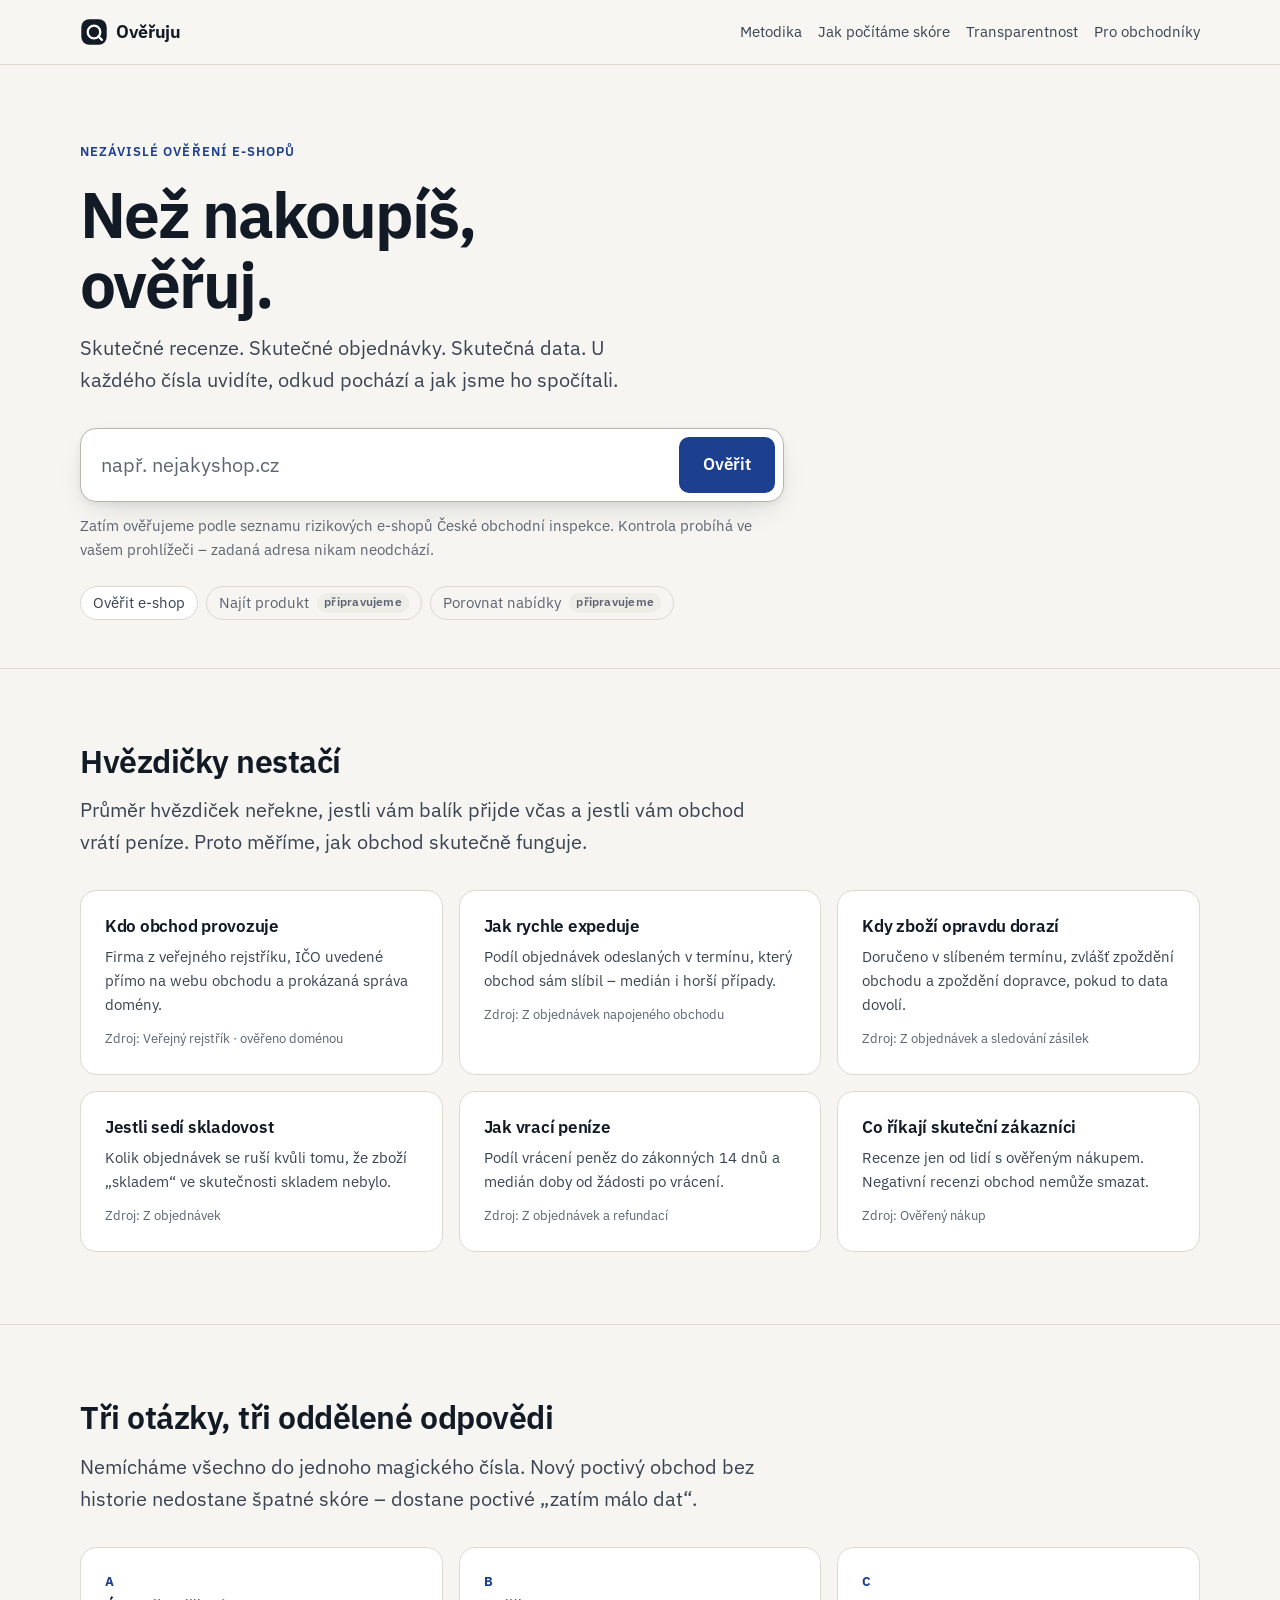
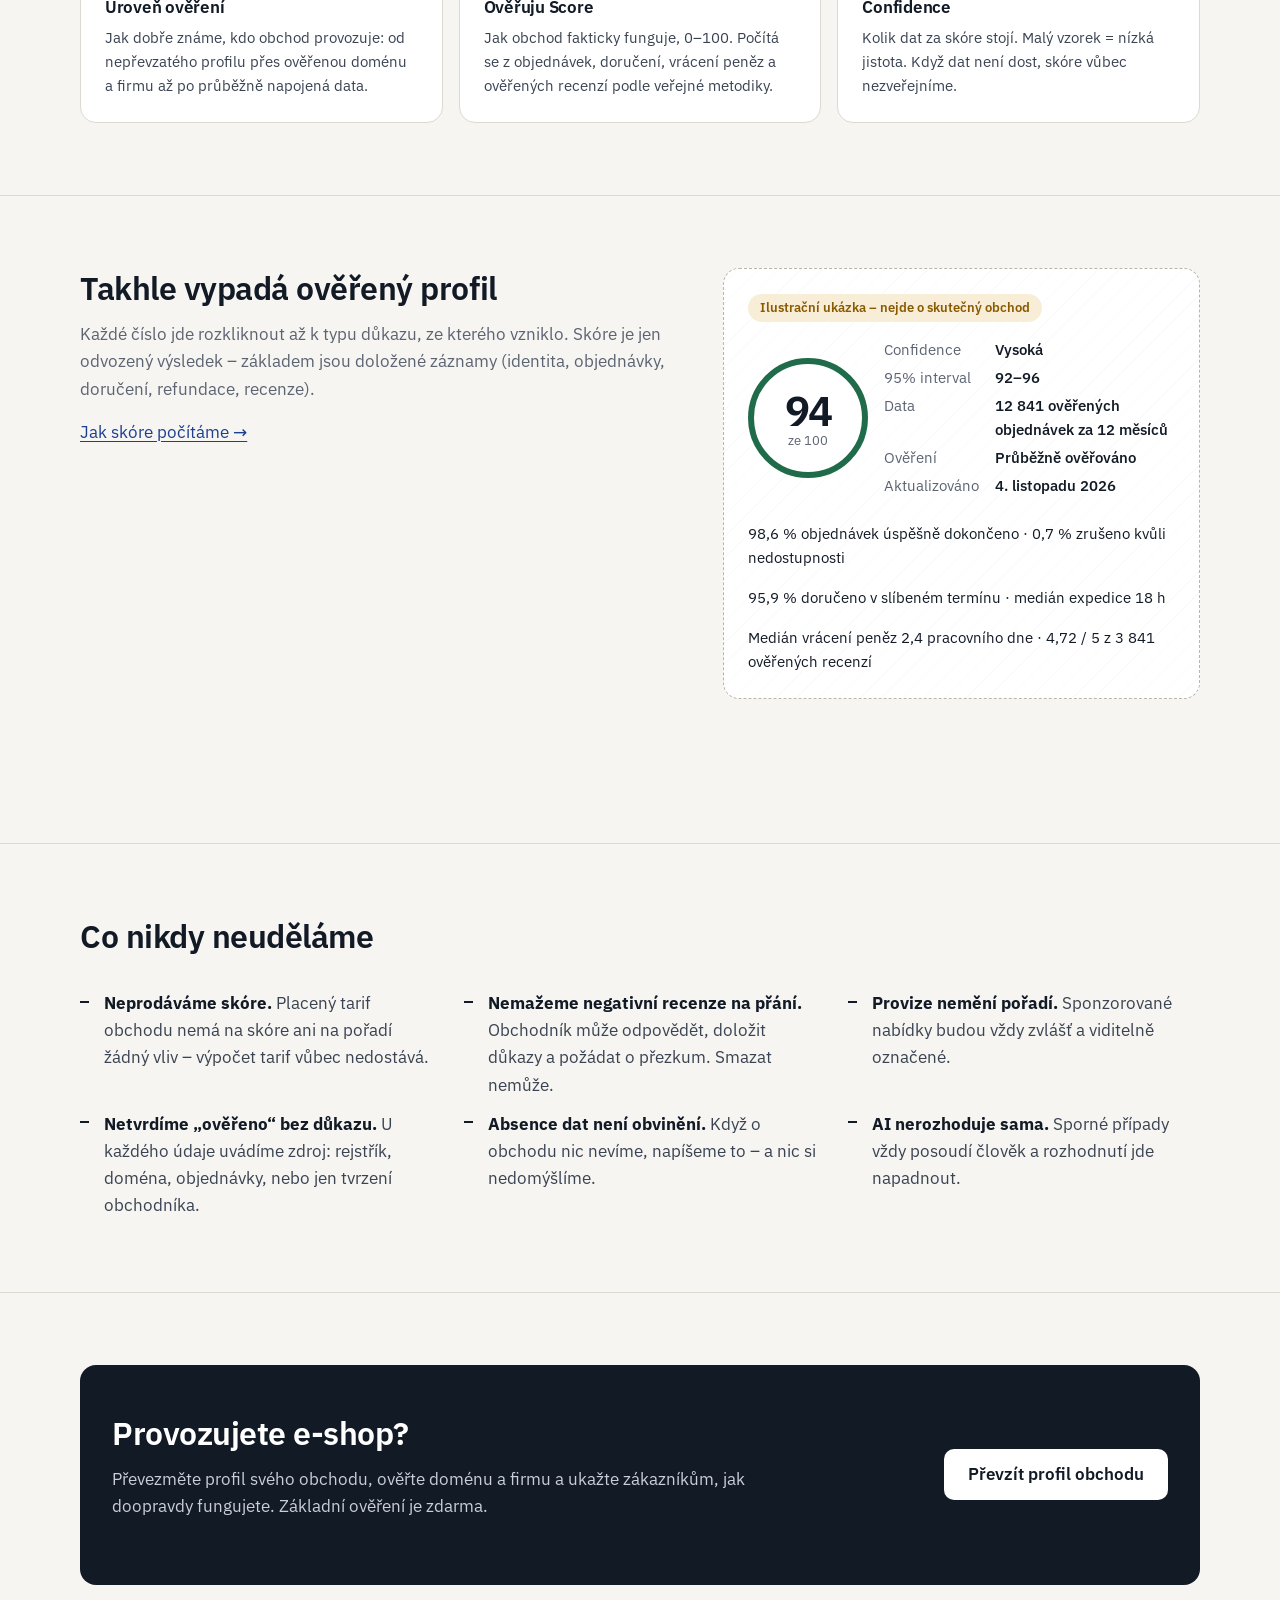
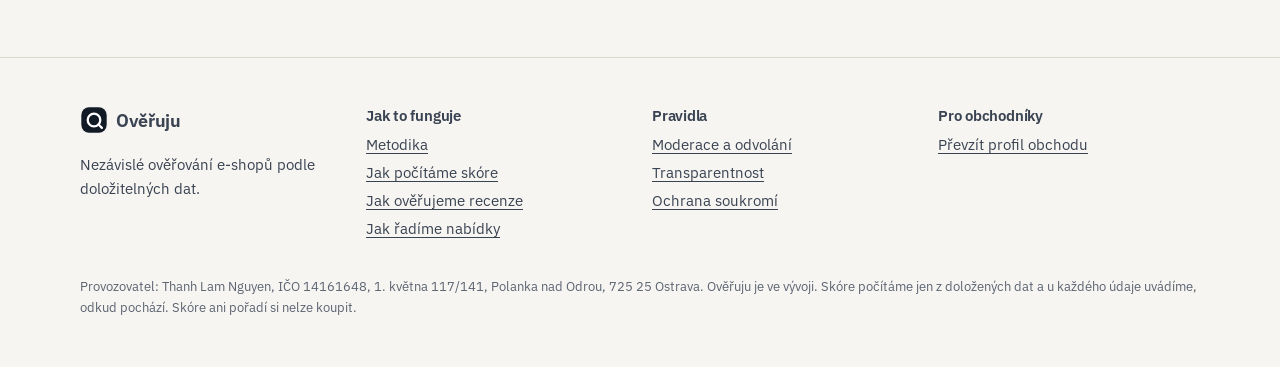
==== commit 523e7b29: "Web: identifikace provozovatele Co-Authored-By: Claude Opus 5.5 <noreply@anthropic.com>" ====
--- a/index.html
+++ b/index.html
@@ -21,6 +21,6 @@
     <script type="module" src="/assets/entry-client-VfSSXDyx.js"></script>
   </head>
   <body>
-    <a class="skip-link" href="#obsah">Přeskočit na obsah</a><header class="site-header"><div class="container"><a class="brand" href="/" aria-label="Ověřuju – úvodní stránka"><svg viewBox="0 0 32 32" aria-hidden="true" focusable="false"><rect x="1.5" y="1.5" width="29" height="29" rx="9" fill="var(--c-ink)"></rect><circle cx="16" cy="16" r="7.2" fill="none" stroke="#fff" stroke-width="2.6"></circle><path d="M21.2 21.2 25 25" stroke="#fff" stroke-width="2.6" stroke-linecap="round"></path></svg><span>Ověřuju</span></a><nav class="site-nav" aria-label="Hlavní navigace"><ul><li><a href="/metodika">Metodika</a></li><li class="nav-optional"><a href="/jak-pocitame-score">Jak počítáme skóre</a></li><li class="nav-optional"><a href="/transparentnost">Transparentnost</a></li><li><a href="/pro-obchodniky">Pro obchodníky</a></li></ul></nav></div></header><main id="obsah"><section class="hero"><div class="container"><span class="hero-eyebrow">Nezávislé ověření e-shopů</span><h1>Než nakoupíš, ověřuj.</h1><p class="hero-lead">Skutečné recenze. Skutečné objednávky. Skutečná data. U každého čísla uvidíte, odkud pochází a jak jsme ho spočítali.</p><form class="search" role="search" data-check-form="" action="/" method="get"><label class="visually-hidden" for="q">Zadejte e-shop, doménu nebo produkt</label><div class="search-row"><input id="q" type="text" inputMode="url" autoComplete="off" autoCapitalize="none" spellCheck="false" required="" maxLength="300" placeholder="např. nejakyshop.cz" aria-describedby="q-hint" name="q" value=""/><button class="button" type="submit">Ověřit</button></div><p class="search-hint" id="q-hint">Zatím ověřujeme podle seznamu rizikových e-shopů České obchodní inspekce. Kontrola probíhá ve vašem prohlížeči – zadaná adresa nikam neodchází.</p><noscript><p class="form-error">Kontrola ve statické verzi webu potřebuje zapnutý JavaScript.</p></noscript><div class="check-result" data-check-result="" aria-live="polite"></div></form><ul class="search-modes" aria-label="Co umíme"><li data-state="active">Ověřit e-shop</li><li data-state="soon">Najít produkt<!-- --> <span class="pill">připravujeme</span></li><li data-state="soon">Porovnat nabídky<!-- --> <span class="pill">připravujeme</span></li></ul></div></section><section class="section" aria-labelledby="hvezdicky"><div class="container"><div class="section-intro"><h2 id="hvezdicky">Hvězdičky nestačí</h2><p>Průměr hvězdiček neřekne, jestli vám balík přijde včas a jestli vám obchod vrátí peníze. Proto měříme, jak obchod skutečně funguje.</p></div><div class="grid"><article class="card"><h3>Kdo obchod provozuje</h3><p>Firma z veřejného rejstříku, IČO uvedené přímo na webu obchodu a prokázaná správa domény.</p><span class="source">Zdroj: <!-- -->Veřejný rejstřík · ověřeno doménou</span></article><article class="card"><h3>Jak rychle expeduje</h3><p>Podíl objednávek odeslaných v termínu, který obchod sám slíbil – medián i horší případy.</p><span class="source">Zdroj: <!-- -->Z objednávek napojeného obchodu</span></article><article class="card"><h3>Kdy zboží opravdu dorazí</h3><p>Doručeno v slíbeném termínu, zvlášť zpoždění obchodu a zpoždění dopravce, pokud to data dovolí.</p><span class="source">Zdroj: <!-- -->Z objednávek a sledování zásilek</span></article><article class="card"><h3>Jestli sedí skladovost</h3><p>Kolik objednávek se ruší kvůli tomu, že zboží „skladem“ ve skutečnosti skladem nebylo.</p><span class="source">Zdroj: <!-- -->Z objednávek</span></article><article class="card"><h3>Jak vrací peníze</h3><p>Podíl vrácení peněz do zákonných 14 dnů a medián doby od žádosti po vrácení.</p><span class="source">Zdroj: <!-- -->Z objednávek a refundací</span></article><article class="card"><h3>Co říkají skuteční zákazníci</h3><p>Recenze jen od lidí s ověřeným nákupem. Negativní recenzi obchod nemůže smazat.</p><span class="source">Zdroj: <!-- -->Ověřený nákup</span></article></div></div></section><section class="section" aria-labelledby="tri-otazky"><div class="container"><div class="section-intro"><h2 id="tri-otazky">Tři otázky, tři oddělené odpovědi</h2><p>Nemícháme všechno do jednoho magického čísla. Nový poctivý obchod bez historie nedostane špatné skóre – dostane poctivé „zatím málo dat“.</p></div><div class="triple"><article class="card"><h3>Úroveň ověření</h3><p>Jak dobře známe, kdo obchod provozuje: od nepřevzatého profilu přes ověřenou doménu a firmu až po průběžně napojená data.</p></article><article class="card"><h3>Ověřuju Score</h3><p>Jak obchod fakticky funguje, 0–100. Počítá se z objednávek, doručení, vrácení peněz a ověřených recenzí podle veřejné metodiky.</p></article><article class="card"><h3>Confidence</h3><p>Kolik dat za skóre stojí. Malý vzorek = nízká jistota. Když dat není dost, skóre vůbec nezveřejníme.</p></article></div></div></section><section class="section" aria-labelledby="ukazka"><div class="container layout-2"><div><h2 id="ukazka">Takhle vypadá ověřený profil</h2><p class="muted">Každé číslo jde rozkliknout až k typu důkazu, ze kterého vzniklo. Skóre je jen odvozený výsledek – základem jsou doložené záznamy (identita, objednávky, doručení, refundace, recenze).</p><p><a href="/jak-pocitame-score">Jak skóre počítáme →</a></p></div><div class="specimen" aria-label="Ilustrační ukázka profilu"><span class="specimen-label">Ilustrační ukázka – nejde o skutečný obchod</span><div class="score" data-band="excellent"><div class="score-value" role="img" aria-label="Ověřuju Score 94 ze 100"><div><strong>94</strong><span>ze 100</span></div></div><div class="score-meta"><dl><dt>Confidence</dt><dd>Vysoká</dd><dt>95% interval</dt><dd class="num">92<!-- -->–<!-- -->96</dd><dt>Data</dt><dd>12 841 ověřených objednávek za 12 měsíců</dd><dt>Ověření</dt><dd>Průběžně ověřováno</dd><dt>Aktualizováno</dt><dd>4. listopadu 2026</dd></dl></div></div><ul class="components" style="margin-top:var(--s-5)"><li class="small">98,6 % objednávek úspěšně dokončeno · 0,7 % zrušeno kvůli nedostupnosti</li><li class="small">95,9 % doručeno v slíbeném termínu · medián expedice 18 h</li><li class="small">Medián vrácení peněz 2,4 pracovního dne · 4,72 / 5 z 3 841 ověřených recenzí</li></ul></div></div></section><section class="section" aria-labelledby="zasady"><div class="container"><div class="section-intro"><h2 id="zasady">Co nikdy neuděláme</h2></div><ul class="principles"><li><strong>Neprodáváme skóre.</strong> Placený tarif obchodu nemá na skóre ani na pořadí žádný vliv – výpočet tarif vůbec nedostává.</li><li><strong>Nemažeme negativní recenze na přání.</strong> Obchodník může odpovědět, doložit důkazy a požádat o přezkum. Smazat nemůže.</li><li><strong>Provize nemění pořadí.</strong> Sponzorované nabídky budou vždy zvlášť a viditelně označené.</li><li><strong>Netvrdíme „ověřeno“ bez důkazu.</strong> U každého údaje uvádíme zdroj: rejstřík, doména, objednávky, nebo jen tvrzení obchodníka.</li><li><strong>Absence dat není obvinění.</strong> Když o obchodu nic nevíme, napíšeme to – a nic si nedomýšlíme.</li><li><strong>AI nerozhoduje sama.</strong> Sporné případy vždy posoudí člověk a rozhodnutí jde napadnout.</li></ul></div></section><section class="section" aria-labelledby="obchodnici"><div class="container"><div class="cta-band"><div><h2 id="obchodnici">Provozujete e-shop?</h2><p>Převezměte profil svého obchodu, ověřte doménu a firmu a ukažte zákazníkům, jak doopravdy fungujete. Základní ověření je zdarma.</p></div><a class="button" href="/pro-obchodniky">Převzít profil obchodu</a></div></div></section></main><footer class="site-footer"><div class="container"><div class="footer-grid"><div><a class="brand" href="/"><svg viewBox="0 0 32 32" aria-hidden="true" focusable="false"><rect x="1.5" y="1.5" width="29" height="29" rx="9" fill="var(--c-ink)"></rect><circle cx="16" cy="16" r="7.2" fill="none" stroke="#fff" stroke-width="2.6"></circle><path d="M21.2 21.2 25 25" stroke="#fff" stroke-width="2.6" stroke-linecap="round"></path></svg><span>Ověřuju</span></a><p class="small" style="margin-top:var(--s-3)">Nezávislé ověřování e-shopů podle doložitelných dat.</p></div><div><h2>Jak to funguje</h2><ul><li><a href="/metodika">Metodika</a></li><li><a href="/jak-pocitame-score">Jak počítáme skóre</a></li><li><a href="/jak-overujeme-recenze">Jak ověřujeme recenze</a></li><li><a href="/jak-radime-nabidky">Jak řadíme nabídky</a></li></ul></div><div><h2>Pravidla</h2><ul><li><a href="/moderace">Moderace a odvolání</a></li><li><a href="/transparentnost">Transparentnost</a></li><li><a href="/ochrana-soukromi">Ochrana soukromí</a></li></ul></div><div><h2>Pro obchodníky</h2><ul><li><a href="/pro-obchodniky">Převzít profil obchodu</a></li></ul></div></div><p class="footer-note">Identifikační údaje provozovatele doplníme před spuštěním služby. <!-- -->Ověřuju je ve vývoji. Skóre počítáme jen z doložených dat a u každého údaje uvádíme, odkud pochází. Skóre ani pořadí si nelze koupit.</p></div></footer>
+    <a class="skip-link" href="#obsah">Přeskočit na obsah</a><header class="site-header"><div class="container"><a class="brand" href="/" aria-label="Ověřuju – úvodní stránka"><svg viewBox="0 0 32 32" aria-hidden="true" focusable="false"><rect x="1.5" y="1.5" width="29" height="29" rx="9" fill="var(--c-ink)"></rect><circle cx="16" cy="16" r="7.2" fill="none" stroke="#fff" stroke-width="2.6"></circle><path d="M21.2 21.2 25 25" stroke="#fff" stroke-width="2.6" stroke-linecap="round"></path></svg><span>Ověřuju</span></a><nav class="site-nav" aria-label="Hlavní navigace"><ul><li><a href="/metodika">Metodika</a></li><li class="nav-optional"><a href="/jak-pocitame-score">Jak počítáme skóre</a></li><li class="nav-optional"><a href="/transparentnost">Transparentnost</a></li><li><a href="/pro-obchodniky">Pro obchodníky</a></li></ul></nav></div></header><main id="obsah"><section class="hero"><div class="container"><span class="hero-eyebrow">Nezávislé ověření e-shopů</span><h1>Než nakoupíš, ověřuj.</h1><p class="hero-lead">Skutečné recenze. Skutečné objednávky. Skutečná data. U každého čísla uvidíte, odkud pochází a jak jsme ho spočítali.</p><form class="search" role="search" data-check-form="" action="/" method="get"><label class="visually-hidden" for="q">Zadejte e-shop, doménu nebo produkt</label><div class="search-row"><input id="q" type="text" inputMode="url" autoComplete="off" autoCapitalize="none" spellCheck="false" required="" maxLength="300" placeholder="např. nejakyshop.cz" aria-describedby="q-hint" name="q" value=""/><button class="button" type="submit">Ověřit</button></div><p class="search-hint" id="q-hint">Zatím ověřujeme podle seznamu rizikových e-shopů České obchodní inspekce. Kontrola probíhá ve vašem prohlížeči – zadaná adresa nikam neodchází.</p><noscript><p class="form-error">Kontrola ve statické verzi webu potřebuje zapnutý JavaScript.</p></noscript><div class="check-result" data-check-result="" aria-live="polite"></div></form><ul class="search-modes" aria-label="Co umíme"><li data-state="active">Ověřit e-shop</li><li data-state="soon">Najít produkt<!-- --> <span class="pill">připravujeme</span></li><li data-state="soon">Porovnat nabídky<!-- --> <span class="pill">připravujeme</span></li></ul></div></section><section class="section" aria-labelledby="hvezdicky"><div class="container"><div class="section-intro"><h2 id="hvezdicky">Hvězdičky nestačí</h2><p>Průměr hvězdiček neřekne, jestli vám balík přijde včas a jestli vám obchod vrátí peníze. Proto měříme, jak obchod skutečně funguje.</p></div><div class="grid"><article class="card"><h3>Kdo obchod provozuje</h3><p>Firma z veřejného rejstříku, IČO uvedené přímo na webu obchodu a prokázaná správa domény.</p><span class="source">Zdroj: <!-- -->Veřejný rejstřík · ověřeno doménou</span></article><article class="card"><h3>Jak rychle expeduje</h3><p>Podíl objednávek odeslaných v termínu, který obchod sám slíbil – medián i horší případy.</p><span class="source">Zdroj: <!-- -->Z objednávek napojeného obchodu</span></article><article class="card"><h3>Kdy zboží opravdu dorazí</h3><p>Doručeno v slíbeném termínu, zvlášť zpoždění obchodu a zpoždění dopravce, pokud to data dovolí.</p><span class="source">Zdroj: <!-- -->Z objednávek a sledování zásilek</span></article><article class="card"><h3>Jestli sedí skladovost</h3><p>Kolik objednávek se ruší kvůli tomu, že zboží „skladem“ ve skutečnosti skladem nebylo.</p><span class="source">Zdroj: <!-- -->Z objednávek</span></article><article class="card"><h3>Jak vrací peníze</h3><p>Podíl vrácení peněz do zákonných 14 dnů a medián doby od žádosti po vrácení.</p><span class="source">Zdroj: <!-- -->Z objednávek a refundací</span></article><article class="card"><h3>Co říkají skuteční zákazníci</h3><p>Recenze jen od lidí s ověřeným nákupem. Negativní recenzi obchod nemůže smazat.</p><span class="source">Zdroj: <!-- -->Ověřený nákup</span></article></div></div></section><section class="section" aria-labelledby="tri-otazky"><div class="container"><div class="section-intro"><h2 id="tri-otazky">Tři otázky, tři oddělené odpovědi</h2><p>Nemícháme všechno do jednoho magického čísla. Nový poctivý obchod bez historie nedostane špatné skóre – dostane poctivé „zatím málo dat“.</p></div><div class="triple"><article class="card"><h3>Úroveň ověření</h3><p>Jak dobře známe, kdo obchod provozuje: od nepřevzatého profilu přes ověřenou doménu a firmu až po průběžně napojená data.</p></article><article class="card"><h3>Ověřuju Score</h3><p>Jak obchod fakticky funguje, 0–100. Počítá se z objednávek, doručení, vrácení peněz a ověřených recenzí podle veřejné metodiky.</p></article><article class="card"><h3>Confidence</h3><p>Kolik dat za skóre stojí. Malý vzorek = nízká jistota. Když dat není dost, skóre vůbec nezveřejníme.</p></article></div></div></section><section class="section" aria-labelledby="ukazka"><div class="container layout-2"><div><h2 id="ukazka">Takhle vypadá ověřený profil</h2><p class="muted">Každé číslo jde rozkliknout až k typu důkazu, ze kterého vzniklo. Skóre je jen odvozený výsledek – základem jsou doložené záznamy (identita, objednávky, doručení, refundace, recenze).</p><p><a href="/jak-pocitame-score">Jak skóre počítáme →</a></p></div><div class="specimen" aria-label="Ilustrační ukázka profilu"><span class="specimen-label">Ilustrační ukázka – nejde o skutečný obchod</span><div class="score" data-band="excellent"><div class="score-value" role="img" aria-label="Ověřuju Score 94 ze 100"><div><strong>94</strong><span>ze 100</span></div></div><div class="score-meta"><dl><dt>Confidence</dt><dd>Vysoká</dd><dt>95% interval</dt><dd class="num">92<!-- -->–<!-- -->96</dd><dt>Data</dt><dd>12 841 ověřených objednávek za 12 měsíců</dd><dt>Ověření</dt><dd>Průběžně ověřováno</dd><dt>Aktualizováno</dt><dd>4. listopadu 2026</dd></dl></div></div><ul class="components" style="margin-top:var(--s-5)"><li class="small">98,6 % objednávek úspěšně dokončeno · 0,7 % zrušeno kvůli nedostupnosti</li><li class="small">95,9 % doručeno v slíbeném termínu · medián expedice 18 h</li><li class="small">Medián vrácení peněz 2,4 pracovního dne · 4,72 / 5 z 3 841 ověřených recenzí</li></ul></div></div></section><section class="section" aria-labelledby="zasady"><div class="container"><div class="section-intro"><h2 id="zasady">Co nikdy neuděláme</h2></div><ul class="principles"><li><strong>Neprodáváme skóre.</strong> Placený tarif obchodu nemá na skóre ani na pořadí žádný vliv – výpočet tarif vůbec nedostává.</li><li><strong>Nemažeme negativní recenze na přání.</strong> Obchodník může odpovědět, doložit důkazy a požádat o přezkum. Smazat nemůže.</li><li><strong>Provize nemění pořadí.</strong> Sponzorované nabídky budou vždy zvlášť a viditelně označené.</li><li><strong>Netvrdíme „ověřeno“ bez důkazu.</strong> U každého údaje uvádíme zdroj: rejstřík, doména, objednávky, nebo jen tvrzení obchodníka.</li><li><strong>Absence dat není obvinění.</strong> Když o obchodu nic nevíme, napíšeme to – a nic si nedomýšlíme.</li><li><strong>AI nerozhoduje sama.</strong> Sporné případy vždy posoudí člověk a rozhodnutí jde napadnout.</li></ul></div></section><section class="section" aria-labelledby="obchodnici"><div class="container"><div class="cta-band"><div><h2 id="obchodnici">Provozujete e-shop?</h2><p>Převezměte profil svého obchodu, ověřte doménu a firmu a ukažte zákazníkům, jak doopravdy fungujete. Základní ověření je zdarma.</p></div><a class="button" href="/pro-obchodniky">Převzít profil obchodu</a></div></div></section></main><footer class="site-footer"><div class="container"><div class="footer-grid"><div><a class="brand" href="/"><svg viewBox="0 0 32 32" aria-hidden="true" focusable="false"><rect x="1.5" y="1.5" width="29" height="29" rx="9" fill="var(--c-ink)"></rect><circle cx="16" cy="16" r="7.2" fill="none" stroke="#fff" stroke-width="2.6"></circle><path d="M21.2 21.2 25 25" stroke="#fff" stroke-width="2.6" stroke-linecap="round"></path></svg><span>Ověřuju</span></a><p class="small" style="margin-top:var(--s-3)">Nezávislé ověřování e-shopů podle doložitelných dat.</p></div><div><h2>Jak to funguje</h2><ul><li><a href="/metodika">Metodika</a></li><li><a href="/jak-pocitame-score">Jak počítáme skóre</a></li><li><a href="/jak-overujeme-recenze">Jak ověřujeme recenze</a></li><li><a href="/jak-radime-nabidky">Jak řadíme nabídky</a></li></ul></div><div><h2>Pravidla</h2><ul><li><a href="/moderace">Moderace a odvolání</a></li><li><a href="/transparentnost">Transparentnost</a></li><li><a href="/ochrana-soukromi">Ochrana soukromí</a></li></ul></div><div><h2>Pro obchodníky</h2><ul><li><a href="/pro-obchodniky">Převzít profil obchodu</a></li></ul></div></div><p class="footer-note">Provozovatel: Thanh Lam Nguyen, IČO 14161648, 1. května 117/141, Polanka nad Odrou, 725 25 Ostrava. <!-- -->Ověřuju je ve vývoji. Skóre počítáme jen z doložených dat a u každého údaje uvádíme, odkud pochází. Skóre ani pořadí si nelze koupit.</p></div></footer>
   </body>
 </html>
